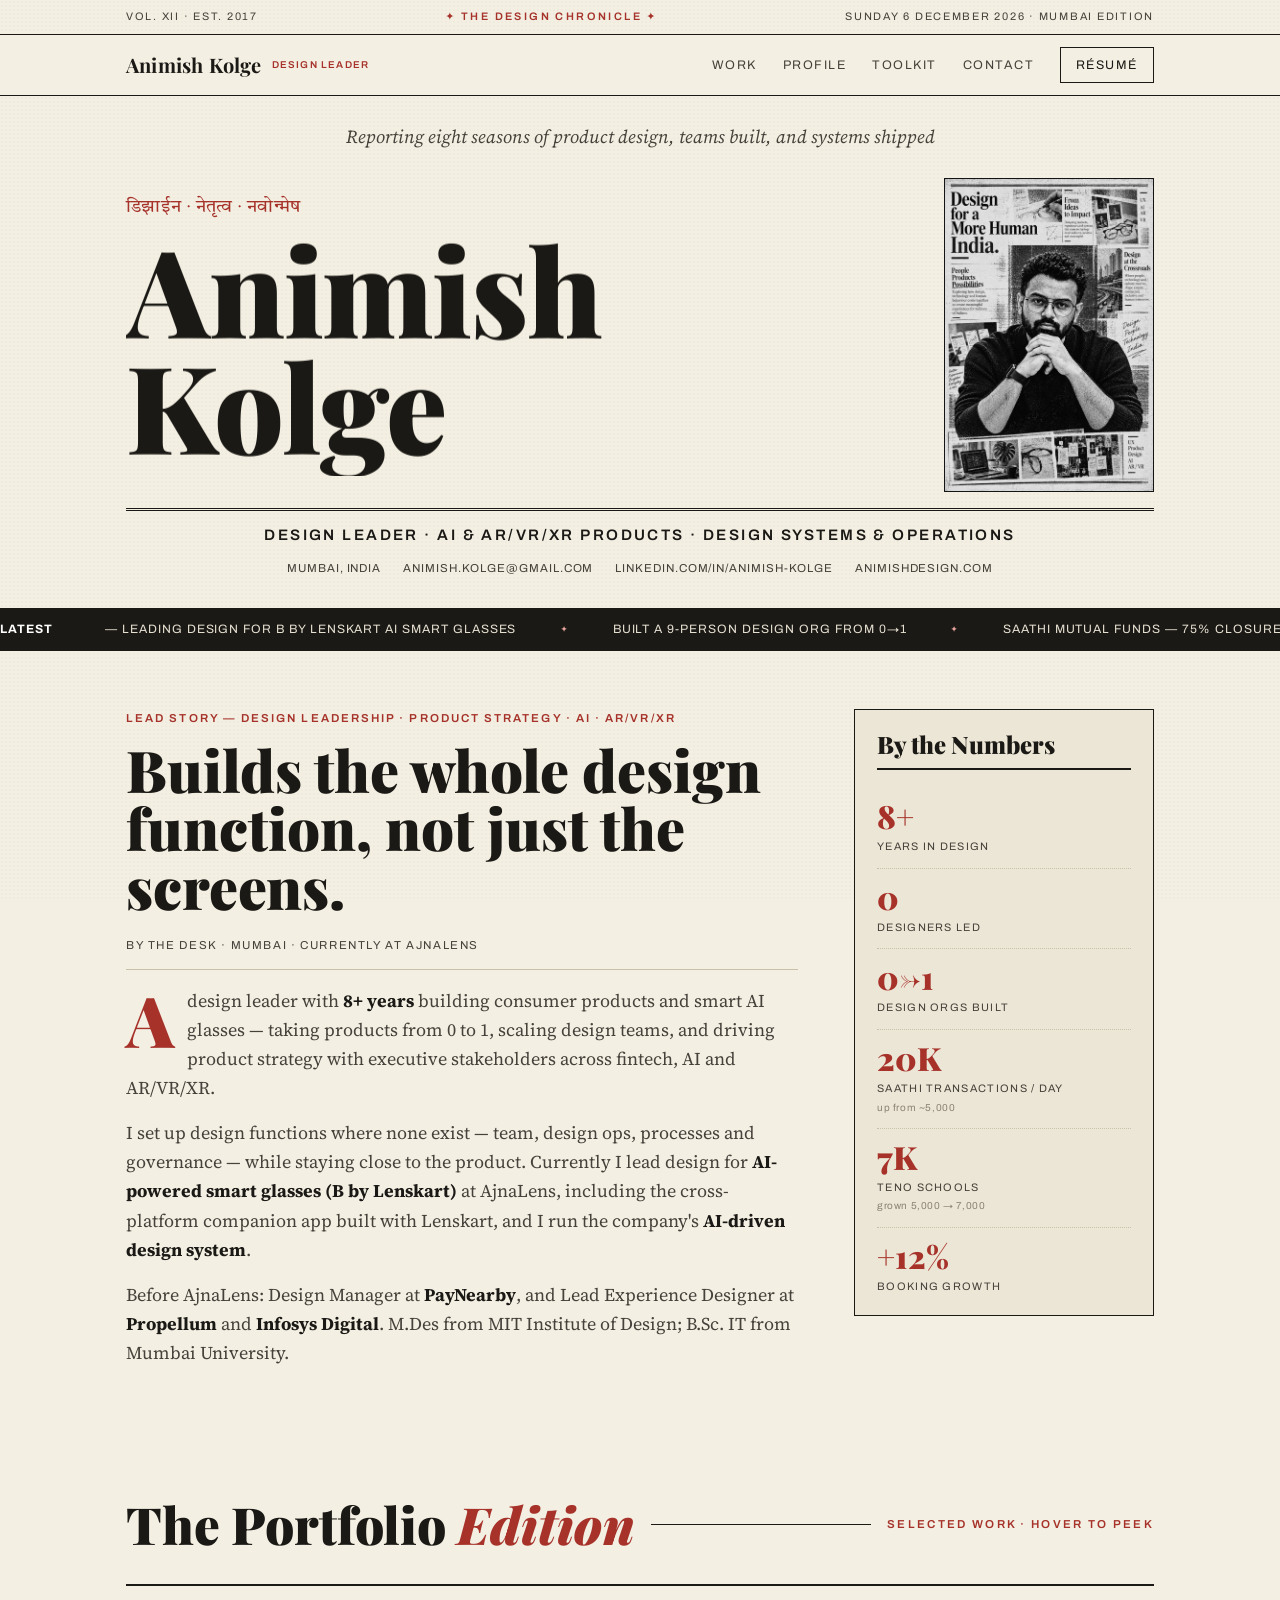
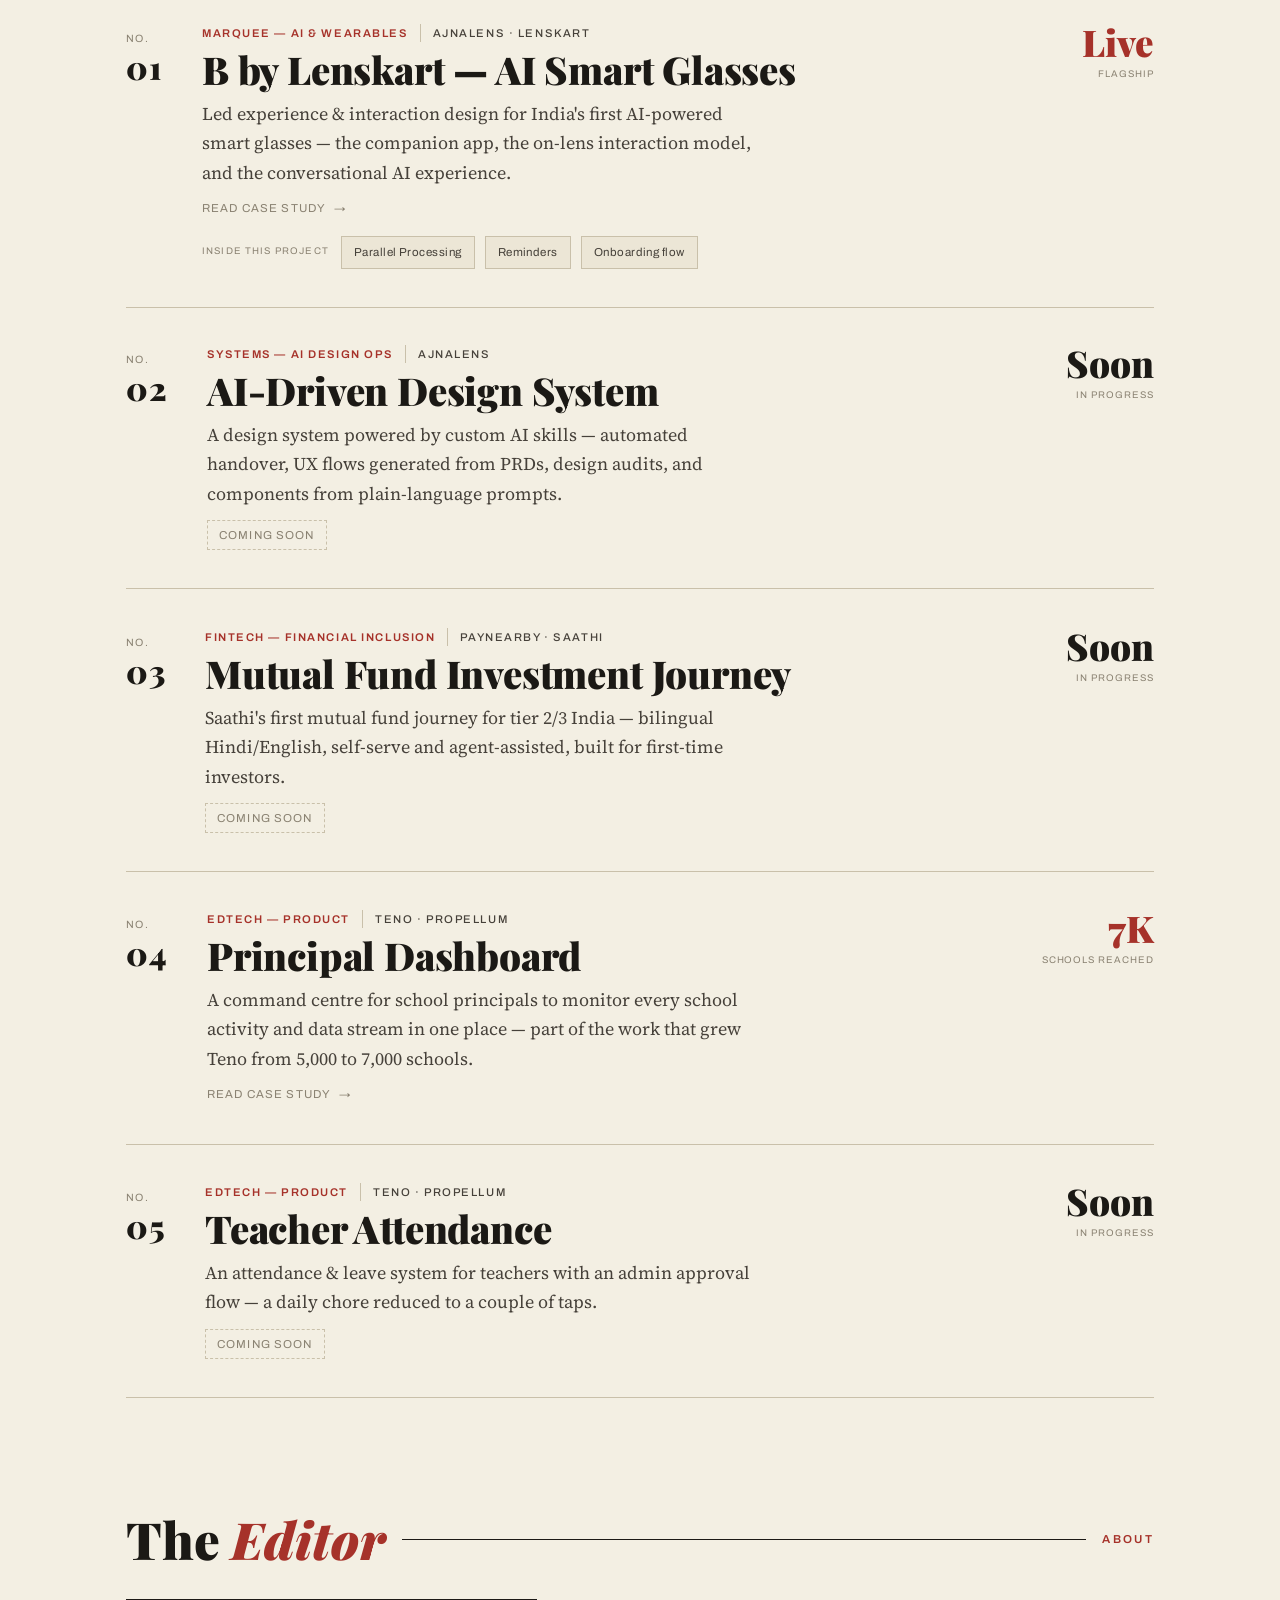
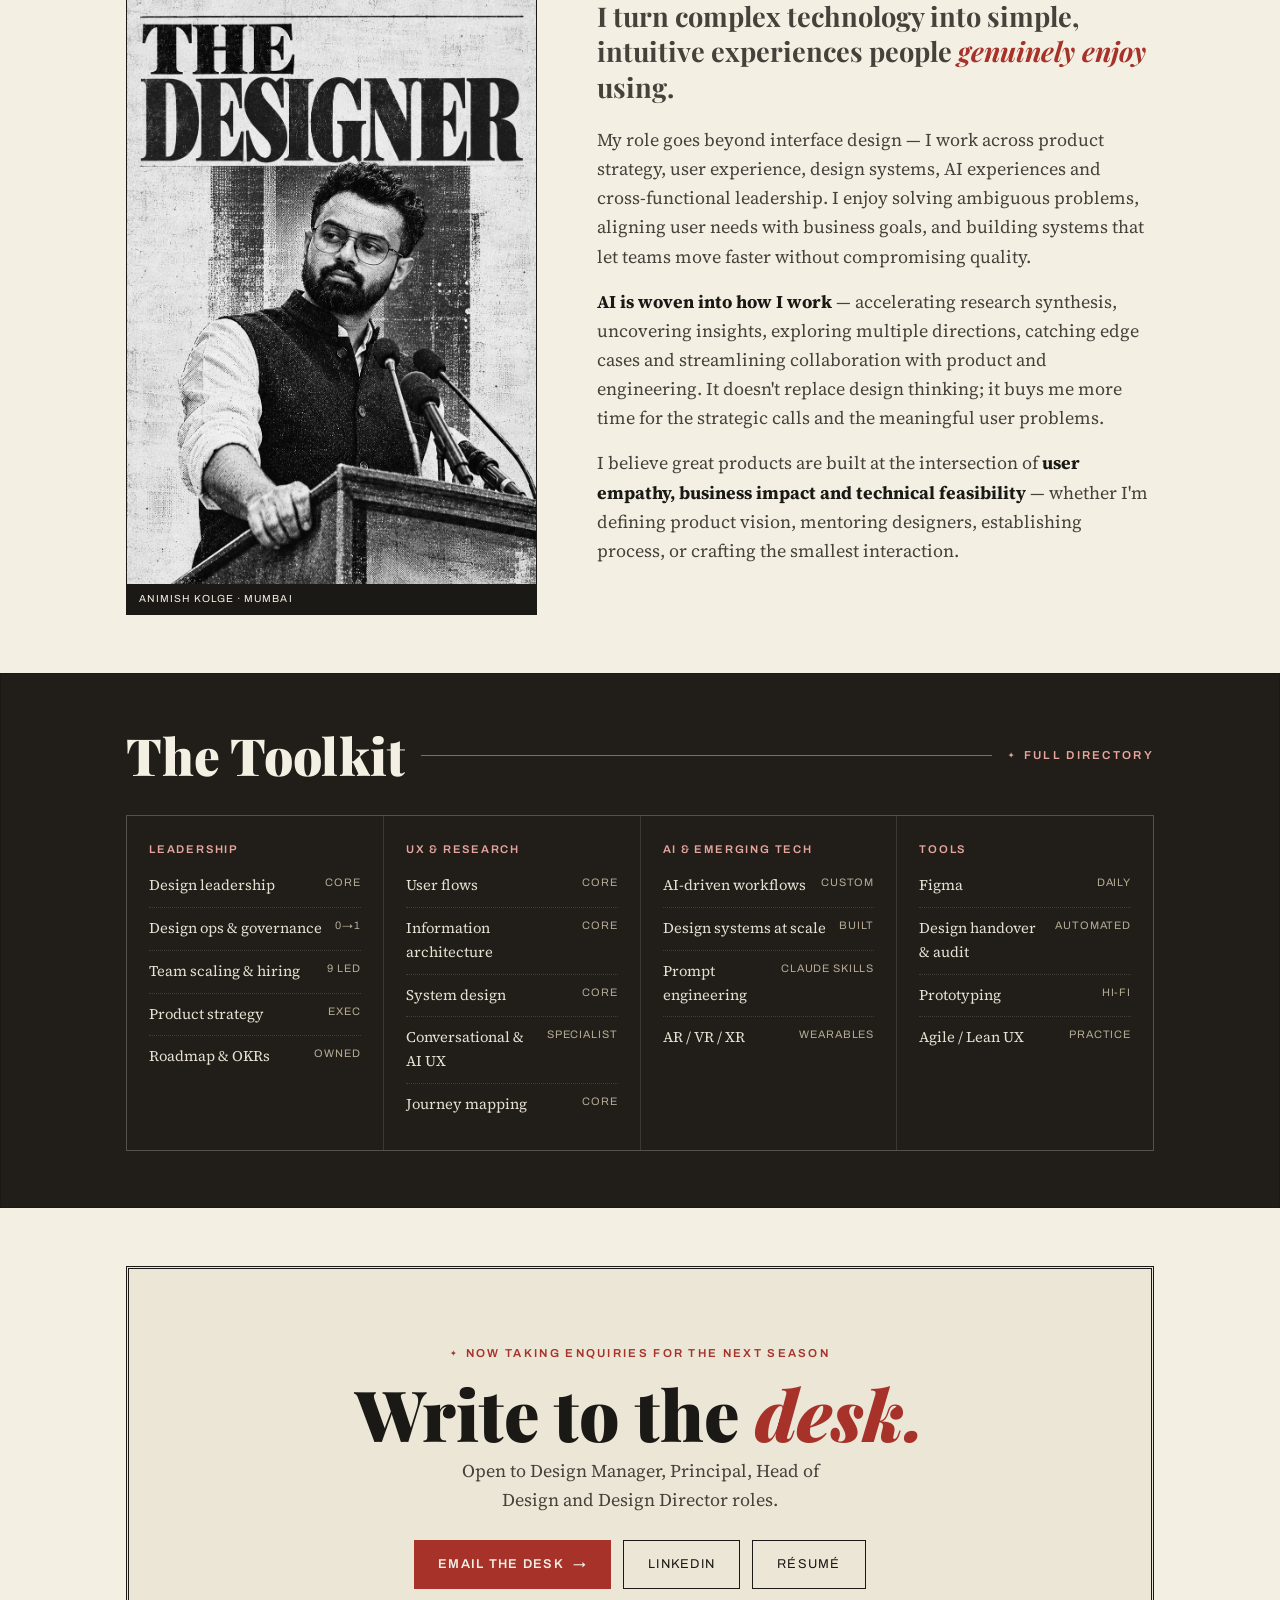
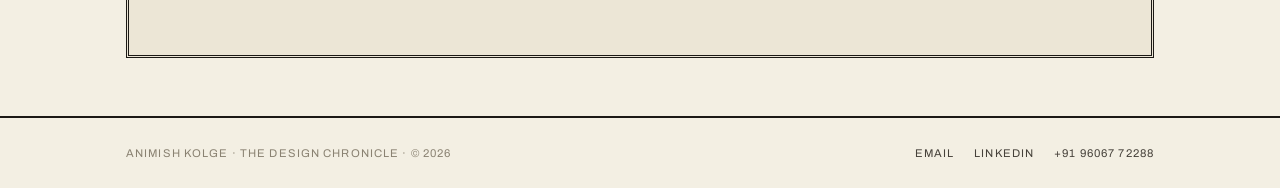
==== index.html @ 737e4774 "Add portfolio website and assets" ====
<!DOCTYPE html>
<html lang="en">
<head>
<meta charset="UTF-8">
<meta name="viewport" content="width=device-width, initial-scale=1">
<title>Animish Kolge · Design Leader — The Design Chronicle</title>
<meta name="description" content="Animish Kolge — design leader with 8+ years across product, AI and AR/VR/XR. Leads design for B by Lenskart AI smart glasses at AjnaLens; builds design teams, systems and operations from 0 to 1.">
<meta name="author" content="Animish Kolge">
<meta property="og:type" content="website">
<meta property="og:site_name" content="The Design Chronicle — Animish Kolge">
<meta property="og:title" content="Animish Kolge · Design Leader">
<meta property="og:description" content="Design leader — product, AI and AR/VR/XR. Builds the whole design function, not just the screens.">
<meta property="og:url" content="https://www.animishdesign.com">
<meta name="twitter:card" content="summary_large_image">
<meta name="twitter:title" content="Animish Kolge · Design Leader">
<meta name="twitter:description" content="Design leader — product, AI and AR/VR/XR. Builds the whole design function, not just the screens.">
<link rel="preconnect" href="https://fonts.googleapis.com">
<link rel="preconnect" href="https://fonts.gstatic.com" crossorigin>
<link href="https://fonts.googleapis.com/css2?family=Playfair+Display:ital,wght@0,700;0,900;1,700;1,900&family=Source+Serif+4:ital,wght@0,400;0,600;1,400&family=Archivo:wght@500;600;700&family=Tiro+Devanagari+Hindi&display=swap" rel="stylesheet">
<link rel="stylesheet" href="styles.css">
<link rel="stylesheet" href="index.css">
</head>
<body id="top">

<a class="skip" href="#edition">Skip to work</a>

<!-- reading progress ink bar -->
<div class="progress" id="progress" aria-hidden="true"></div>

<!-- floating hover-peek preview (built by JS) -->
<div class="peek" id="peek" aria-hidden="true">
  <div class="peek-clip">
    <div class="peek-kicker" id="peekKicker"></div>
    <div class="peek-title" id="peekTitle"></div>
    <div class="peek-photo" id="peekPhoto"><span class="peek-metric" id="peekMetric"></span></div>
    <div class="peek-foot" id="peekFoot">Read the full story →</div>
  </div>
</div>

<!-- MASTHEAD BAR -->
<div class="topbar">
  <div class="topbar-inner">
    <span class="side">Vol. XII · Est. 2017</span>
    <span class="mid">✦ The Design Chronicle ✦</span>
    <span class="side r" id="dateline">Mumbai Edition</span>
  </div>
</div>

<!-- NAV -->
<nav class="nav">
  <div class="nav-inner">
    <a href="#top" class="brand">Animish&nbsp;Kolge <span class="num">Design Leader</span></a>
    <button class="nav-toggle" id="navToggle" aria-label="Menu" aria-expanded="false"><span></span></button>
    <div class="nav-links" id="navLinks">
      <a href="#edition">Work</a>
      <a href="#profile">Profile</a>
      <a href="#toolkit">Toolkit</a>
      <a href="#desk">Contact</a>
      <a href="https://www.animishdesign.com/resume" class="nav-cta">Résumé</a>
    </div>
  </div>
</nav>

<!-- NAMEPLATE -->
<header class="plate wrap">
  <p class="strap load-1">Reporting eight seasons of product design, teams built, and systems shipped</p>
  <div class="plate-grid">
    <div>
      <div class="deva load-1">डिझाईन · नेतृत्व · नवोन्मेष</div>
      <h1 class="nameplate" id="nameplate" aria-label="Animish Kolge">
        <span class="np-line load-2">Animish</span>
        <span class="np-line load-3">Kolge</span>
      </h1>
    </div>
    <img class="plate-portrait photo load-2" id="platePortrait" src="assets/plate-portrait.jpg" alt="Animish Kolge" loading="eager">
  </div>
  <hr class="plate-rule draw">
  <div class="plate-role load-3">Design Leader · AI &amp; AR/VR/XR Products · Design Systems &amp; Operations</div>
  <div class="plate-contact load-3">
    <span>Mumbai, India</span>
    <a href="mailto:animish.kolge@gmail.com">animish.kolge@gmail.com</a>
    <a href="https://www.linkedin.com/in/animish-kolge">linkedin.com/in/animish-kolge</a>
    <span>animishdesign.com</span>
  </div>
</header>

<!-- LIVE TICKER -->
<div class="ticker" aria-hidden="true">
  <div class="ticker-track" id="tickerTrack">
    <span class="ti"><b>Latest</b> — Leading design for B by Lenskart AI smart glasses</span>
    <span class="ti">Built a 9-person design org from 0→1</span>
    <span class="ti">Saathi mutual funds — 75% closure, ₹1 Cr deployed</span>
    <span class="ti">Teno grown 5,000 → 7,000 schools</span>
    <span class="ti">20,000 Saathi transactions a day, up from ~5,000</span>
    <span class="ti">AI-driven design system with custom Claude skills</span>
  </div>
</div>

<main>

<!-- LEAD STORY : PROFILE -->
<section class="section wrap" id="profile">
  <div class="lead-grid">
    <article class="lead reveal">
      <div class="kicker">Lead Story — Design Leadership · Product Strategy · AI · AR/VR/XR</div>
      <h2>Builds the whole design function, not just the screens.</h2>
      <p class="byline">By the desk · Mumbai · Currently at AjnaLens</p>
      <p class="drop">A design leader with <strong>8+ years</strong> building consumer products and smart AI glasses — taking products from 0 to 1, scaling design teams, and driving product strategy with executive stakeholders across fintech, AI and AR/VR/XR.</p>
      <p>I set up design functions where none exist — team, design ops, processes and governance — while staying close to the product. Currently I lead design for <strong>AI-powered smart glasses (B by Lenskart)</strong> at AjnaLens, including the cross-platform companion app built with Lenskart, and I run the company's <strong>AI-driven design system</strong>.</p>
      <p>Before AjnaLens: Design Manager at <strong>PayNearby</strong>, and Lead Experience Designer at <strong>Propellum</strong> and <strong>Infosys Digital</strong>. M.Des from MIT Institute of Design; B.Sc. IT from Mumbai University.</p>
    </article>

    <aside class="numbers reveal" aria-label="By the numbers">
      <h3>By the Numbers</h3>
      <div class="num-row"><div class="v"><span class="count" data-to="8" data-suffix="+">0</span></div><div class="k">Years in design</div></div>
      <div class="num-row"><div class="v"><span class="count" data-to="9">0</span></div><div class="k">Designers led</div></div>
      <div class="num-row"><div class="v">0→1</div><div class="k">Design orgs built</div></div>
      <div class="num-row"><div class="v"><span class="count" data-to="20" data-suffix="K">0</span></div><div class="k">Saathi transactions / day <small>up from ~5,000</small></div></div>
      <div class="num-row"><div class="v"><span class="count" data-to="7" data-suffix="K">0</span></div><div class="k">Teno schools <small>grown 5,000 → 7,000</small></div></div>
      <div class="num-row"><div class="v"><span class="count" data-to="12" data-prefix="+" data-suffix="%">0</span></div><div class="k">Booking growth</div></div>
    </aside>
  </div>
</section>

<!-- THE PORTFOLIO EDITION -->
<section class="section wrap" id="edition">
  <div class="sec-head reveal">
    <h2 class="sec-title">The Portfolio <em>Edition</em></h2>
    <span class="line"></span>
    <span class="eyebrow plain">Selected Work · hover to peek</span>
  </div>

  <div class="editions" id="editions">

    <!-- 01 -->
    <a class="entry reveal" href="projects/smart-glasses.html" data-kicker="Marquee — AI &amp; Wearables" data-title="B by Lenskart — AI Smart Glasses"
       data-metric="Live" data-accent="#A6322A">
      <div class="entry-no">No.<b>01</b></div>
      <div class="entry-main">
        <div class="entry-kicker">Marquee — AI &amp; Wearables <span class="tag">AjnaLens · Lenskart</span></div>
        <h3 class="entry-title"><span>B by Lenskart — AI Smart Glasses</span></h3>
        <p class="entry-dek">Led experience &amp; interaction design for India's first AI-powered smart glasses — the companion app, the on-lens interaction model, and the conversational AI experience.</p>
        <span class="entry-go">Read case study <span class="arr">→</span></span>
        <div class="entry-sublinks">
          <span class="sub-label">Inside this project</span>
          <span class="sub-tag">Parallel Processing</span>
          <span class="sub-tag">Reminders</span>
          <span class="sub-tag">Onboarding flow</span>
        </div>
      </div>
      <div class="entry-result"><div class="entry-metric">Live</div><div class="entry-metric-label">flagship</div></div>
    </a>

    <!-- 02 -->
    <div class="entry entry-soon reveal" data-kicker="Systems — AI Design Ops" data-title="AI-Driven Design System" data-accent="#1B1915">
      <div class="entry-no">No.<b>02</b></div>
      <div class="entry-main">
        <div class="entry-kicker">Systems — AI Design Ops <span class="tag">AjnaLens</span></div>
        <h3 class="entry-title"><span>AI-Driven Design System</span></h3>
        <p class="entry-dek">A design system powered by custom AI skills — automated handover, UX flows generated from PRDs, design audits, and components from plain-language prompts.</p>
        <span class="entry-go soon">Coming soon</span>
      </div>
      <div class="entry-result"><div class="entry-metric ink">Soon</div><div class="entry-metric-label">in progress</div></div>
    </div>

    <!-- 03 -->
    <div class="entry entry-soon reveal" data-kicker="Fintech — Financial Inclusion" data-title="Mutual Fund Investment Journey" data-accent="#A6322A">
      <div class="entry-no">No.<b>03</b></div>
      <div class="entry-main">
        <div class="entry-kicker">Fintech — Financial Inclusion <span class="tag">PayNearby · Saathi</span></div>
        <h3 class="entry-title"><span>Mutual Fund Investment Journey</span></h3>
        <p class="entry-dek">Saathi's first mutual fund journey for tier 2/3 India — bilingual Hindi/English, self-serve and agent-assisted, built for first-time investors.</p>
        <span class="entry-go soon">Coming soon</span>
      </div>
      <div class="entry-result"><div class="entry-metric ink">Soon</div><div class="entry-metric-label">in progress</div></div>
    </div>

    <!-- 04 -->
    <a class="entry reveal" href="projects/teno-principal.html"
       data-kicker="EdTech — Product" data-title="Principal Dashboard"
       data-metric="7K" data-accent="#A6322A">
      <div class="entry-no">No.<b>04</b></div>
      <div class="entry-main">
        <div class="entry-kicker">EdTech — Product <span class="tag">Teno · Propellum</span></div>
        <h3 class="entry-title"><span>Principal Dashboard</span></h3>
        <p class="entry-dek">A command centre for school principals to monitor every school activity and data stream in one place — part of the work that grew Teno from 5,000 to 7,000 schools.</p>
        <span class="entry-go">Read case study <span class="arr">→</span></span>
      </div>
      <div class="entry-result"><div class="entry-metric">7K</div><div class="entry-metric-label">schools reached</div></div>
    </a>

    <!-- 05 -->
    <div class="entry entry-soon reveal" data-kicker="EdTech — Product" data-title="Teacher Attendance" data-accent="#1B1915">
      <div class="entry-no">No.<b>05</b></div>
      <div class="entry-main">
        <div class="entry-kicker">EdTech — Product <span class="tag">Teno · Propellum</span></div>
        <h3 class="entry-title"><span>Teacher Attendance</span></h3>
        <p class="entry-dek">An attendance &amp; leave system for teachers with an admin approval flow — a daily chore reduced to a couple of taps.</p>
        <span class="entry-go soon">Coming soon</span>
      </div>
      <div class="entry-result"><div class="entry-metric ink">Soon</div><div class="entry-metric-label">in progress</div></div>
    </div>

  </div>
</section>

<!-- PROFILE / ABOUT with photo -->
<section class="section wrap">
  <div class="sec-head reveal">
    <h2 class="sec-title">The <em>Editor</em></h2>
    <span class="line"></span>
    <span class="eyebrow plain">About</span>
  </div>
  <div class="about-grid">
    <figure class="about-photo full reveal">
      <img src="assets/editor-portrait.jpg" alt="Animish Kolge" loading="lazy">
      <figcaption>Animish Kolge · Mumbai</figcaption>
    </figure>
    <div class="about-body reveal">
      <p class="lead-p">I turn complex technology into simple, intuitive experiences people <em>genuinely enjoy</em> using.</p>
      <p>My role goes beyond interface design — I work across product strategy, user experience, design systems, AI experiences and cross-functional leadership. I enjoy solving ambiguous problems, aligning user needs with business goals, and building systems that let teams move faster without compromising quality.</p>
      <p><strong>AI is woven into how I work</strong> — accelerating research synthesis, uncovering insights, exploring multiple directions, catching edge cases and streamlining collaboration with product and engineering. It doesn't replace design thinking; it buys me more time for the strategic calls and the meaningful user problems.</p>
      <p>I believe great products are built at the intersection of <strong>user empathy, business impact and technical feasibility</strong> — whether I'm defining product vision, mentoring designers, establishing process, or crafting the smallest interaction.</p>
    </div>
  </div>
</section>

</main>

<!-- THE TOOLKIT -->
<section class="toolkit" id="toolkit">
  <div class="toolkit-inner wrap">
    <div class="sec-head reveal">
      <h2 class="sec-title">The Toolkit</h2>
      <span class="line"></span>
      <span class="eyebrow">Full Directory</span>
    </div>
    <div class="tk-grid reveal">
      <div class="tk-cell">
        <h3>Leadership</h3>
        <ul class="tk-list">
          <li>Design leadership <span class="v">core</span></li>
          <li>Design ops &amp; governance <span class="v">0→1</span></li>
          <li>Team scaling &amp; hiring <span class="v">9 led</span></li>
          <li>Product strategy <span class="v">exec</span></li>
          <li>Roadmap &amp; OKRs <span class="v">owned</span></li>
        </ul>
      </div>
      <div class="tk-cell">
        <h3>UX &amp; Research</h3>
        <ul class="tk-list">
          <li>User flows <span class="v">core</span></li>
          <li>Information architecture <span class="v">core</span></li>
          <li>System design <span class="v">core</span></li>
          <li>Conversational &amp; AI UX <span class="v">specialist</span></li>
          <li>Journey mapping <span class="v">core</span></li>
        </ul>
      </div>
      <div class="tk-cell">
        <h3>AI &amp; Emerging Tech</h3>
        <ul class="tk-list">
          <li>AI-driven workflows <span class="v">custom</span></li>
          <li>Design systems at scale <span class="v">built</span></li>
          <li>Prompt engineering <span class="v">Claude skills</span></li>
          <li>AR / VR / XR <span class="v">wearables</span></li>
        </ul>
      </div>
      <div class="tk-cell">
        <h3>Tools</h3>
        <ul class="tk-list">
          <li>Figma <span class="v">daily</span></li>
          <li>Design handover &amp; audit <span class="v">automated</span></li>
          <li>Prototyping <span class="v">hi-fi</span></li>
          <li>Agile / Lean UX <span class="v">practice</span></li>
        </ul>
      </div>
    </div>
  </div>
</section>

<!-- CONTACT DESK -->
<section class="section wrap" id="desk">
  <div class="desk reveal">
    <span class="eyebrow">Now Taking Enquiries for the Next Season</span>
    <h2>Write to the <em>desk.</em></h2>
    <p>Open to Design Manager, Principal, Head of Design and Design Director roles.</p>
    <div class="desk-actions">
      <a href="mailto:animish.kolge@gmail.com" class="btn btn-primary magnetic">Email the desk <span class="arr">→</span></a>
      <a href="https://www.linkedin.com/in/animish-kolge" class="btn btn-ghost magnetic">LinkedIn</a>
      <a href="https://www.animishdesign.com/resume" class="btn btn-ghost magnetic">Résumé</a>
    </div>
  </div>
</section>

<!-- FOOTER -->
<footer class="foot">
  <div class="wrap foot-inner">
    <span class="foot-meta">Animish Kolge · The Design Chronicle · © 2026</span>
    <div class="foot-links">
      <a href="mailto:animish.kolge@gmail.com">Email</a>
      <a href="https://www.linkedin.com/in/animish-kolge">LinkedIn</a>
      <a href="tel:+919606772288">+91 96067 72288</a>
    </div>
  </div>
</footer>

<script src="script.js"></script>
<script src="index.js"></script>
</body>
</html>
---- styles.css ----
/* ============================================================
   ANIMISH KOLGE — THE DESIGN CHRONICLE
   Editorial / newspaper theme
   ============================================================ */

:root {
  /* Paper & ink */
  --paper:    #F3EFE3;   /* cream newsprint */
  --paper-2:  #ECE6D6;   /* panel / sidebar */
  --paper-3:  #E4DDC9;   /* deeper tint */
  --ink:      #1B1915;   /* near-black warm */
  --ink-2:    #46413A;   /* body ink */
  --ink-mute: #8A8272;   /* captions / meta */
  --red:      #A6322A;   /* brick red accent */
  --red-deep: #7E241E;
  --rule:     #1B1915;   /* heavy rule */
  --hair:     #C9C0AA;   /* hairline */
  --panel-ink:#211E19;   /* black boxes (toolkit) */

  /* Type */
  --display: "Playfair Display", Georgia, "Times New Roman", serif;
  --body:    "Source Serif 4", Georgia, serif;
  --label:   "Archivo", system-ui, sans-serif;
  --deva:    "Tiro Devanagari Hindi", "Noto Serif Devanagari", serif;

  --maxw: 1140px;
  --gutter: clamp(20px, 5vw, 56px);
}

/* reset */
*, *::before, *::after { box-sizing: border-box; margin: 0; padding: 0; }
html { -webkit-text-size-adjust: 100%; scroll-behavior: smooth; }
@media (prefers-reduced-motion: reduce) {
  html { scroll-behavior: auto; }
  *, *::before, *::after { animation-duration: .001ms !important; transition-duration: .001ms !important; }
}
body {
  background: var(--paper);
  color: var(--ink);
  font-family: var(--body);
  font-size: 18px;
  line-height: 1.62;
  -webkit-font-smoothing: antialiased;
  overflow-x: hidden;
}
/* faint paper grain */
body::before {
  content: ""; position: fixed; inset: 0; pointer-events: none; z-index: 0; opacity: .5;
  background-image: radial-gradient(rgba(120,110,85,.06) 1px, transparent 1px);
  background-size: 4px 4px;
}
img { max-width: 100%; display: block; }
a { color: inherit; text-decoration: none; }
::selection { background: var(--red); color: var(--paper); }

.wrap { max-width: var(--maxw); margin-inline: auto; padding-inline: var(--gutter); position: relative; z-index: 1; }
.label { font-family: var(--label); }

/* kicker / eyebrow */
.eyebrow {
  font-family: var(--label); font-size: .72rem; font-weight: 600;
  letter-spacing: .2em; text-transform: uppercase; color: var(--red);
  display: inline-flex; align-items: center; gap: .6em;
}
.eyebrow::before, .eyebrow.center::after { content: "✦"; color: var(--red); font-size: .7em; }
.eyebrow.plain::before { content: none; }

/* skip link */
.skip { position: absolute; left: -999px; top: 8px; z-index: 200; background: var(--ink); color: var(--paper); padding: 10px 16px; font-family: var(--label); font-size: .8rem; }
.skip:focus { left: 8px; }
a:focus-visible, button:focus-visible { outline: 2px solid var(--red); outline-offset: 3px; }

/* ============================================================
   MASTHEAD BAR + NAV
   ============================================================ */
.topbar {
  border-bottom: 1px solid var(--ink);
  font-family: var(--label); font-size: .68rem; letter-spacing: .16em; text-transform: uppercase;
  color: var(--ink-2);
}
.topbar-inner { max-width: var(--maxw); margin-inline: auto; padding: 8px var(--gutter); display: flex; justify-content: space-between; gap: 14px; }
.topbar .mid { color: var(--red); font-weight: 600; letter-spacing: .22em; }
.topbar .r { text-align: right; }
@media (max-width: 680px){ .topbar .side { display: none; } .topbar-inner { justify-content: center; } }

.nav { position: sticky; top: 0; z-index: 100; background: color-mix(in srgb, var(--paper) 92%, transparent); backdrop-filter: blur(6px); border-bottom: 1px solid var(--ink); }
.nav-inner { max-width: var(--maxw); margin-inline: auto; padding: 12px var(--gutter); display: flex; align-items: center; justify-content: space-between; gap: 20px; }
.brand { display: flex; align-items: baseline; gap: 10px; font-family: var(--display); font-weight: 700; font-size: 1.25rem; letter-spacing: .01em; }
.brand .num { font-family: var(--label); font-weight: 600; font-size: .62rem; letter-spacing: .12em; color: var(--red); text-transform: uppercase; align-self: center; }
.nav-links { display: flex; gap: 26px; align-items: center; }
.nav-links a { font-family: var(--label); font-size: .78rem; letter-spacing: .12em; text-transform: uppercase; color: var(--ink-2); padding: 4px 0; position: relative; transition: color .2s; }
.nav-links a:hover { color: var(--red); }
.nav-links a::after { content: ""; position: absolute; left: 0; bottom: -3px; height: 1.5px; width: 0; background: var(--red); transition: width .25s; }
.nav-links a:hover::after { width: 100%; }
.nav-cta { border: 1px solid var(--ink); padding: 7px 15px !important; color: var(--ink) !important; }
.nav-cta:hover { background: var(--ink); color: var(--paper) !important; }
.nav-toggle { display: none; background: none; border: 1px solid var(--ink); color: var(--ink); width: 42px; height: 38px; cursor: pointer; }
.nav-toggle span, .nav-toggle span::before, .nav-toggle span::after { content: ""; display: block; width: 18px; height: 2px; background: currentColor; margin: 0 auto; position: relative; }
.nav-toggle span::before { position: absolute; top: -6px; } .nav-toggle span::after { position: absolute; top: 6px; }
@media (max-width: 820px){
  .nav-toggle { display: block; }
  .nav-links { position: absolute; top: 100%; left: 0; right: 0; flex-direction: column; gap: 0; align-items: stretch; background: var(--paper-2); border-bottom: 1px solid var(--ink); max-height: 0; overflow: hidden; transition: max-height .3s ease; }
  .nav-links.open { max-height: 360px; }
  .nav-links a { padding: 15px var(--gutter); border-top: 1px solid var(--hair); }
  .nav-cta { margin: 12px var(--gutter); text-align: center; }
}

/* ============================================================
   NAMEPLATE (hero)
   ============================================================ */
.plate { padding-top: clamp(12px, 2.4vw, 26px); padding-bottom: clamp(18px, 3vw, 30px); }
.plate-grid { display: grid; grid-template-columns: 1fr auto; gap: clamp(20px, 4vw, 48px); align-items: center; }
.strap { font-family: var(--body); font-style: italic; font-size: clamp(.95rem, 1.6vw, 1.15rem); color: var(--ink-2); text-align: center; margin-bottom: clamp(14px, 2.4vw, 26px); }
.deva { font-family: var(--deva); font-size: clamp(.9rem, 1.8vw, 1.15rem); color: var(--red); letter-spacing: .02em; margin-bottom: 8px; }
.nameplate { font-family: var(--display); font-weight: 900; font-size: clamp(3.1rem, 11.5vw, 7.6rem); line-height: .96; letter-spacing: -.01em; padding-bottom: .1em; }
.plate-portrait { width: clamp(110px, 16vw, 168px); aspect-ratio: 1/1; border: 1px solid var(--ink); background: var(--paper-2); object-fit: cover; filter: grayscale(1) contrast(1.05); }
.plate-portrait.placeholder { display: grid; place-content: center; font-family: var(--label); font-size: .6rem; letter-spacing: .1em; color: var(--ink-mute); text-align: center; }
.plate-rule { border: 0; border-top: 3px double var(--ink); margin: 16px 0 12px; }
.plate-role { font-family: var(--label); font-weight: 600; font-size: clamp(.72rem, 1.5vw, .95rem); letter-spacing: .16em; text-transform: uppercase; text-align: center; color: var(--ink); }
.plate-contact { display: flex; justify-content: center; flex-wrap: wrap; gap: 6px 22px; margin-top: 12px; font-family: var(--label); font-size: .72rem; letter-spacing: .08em; text-transform: uppercase; color: var(--ink-2); }
.plate-contact a:hover { color: var(--red); }
@media (max-width: 640px){ .plate-grid { grid-template-columns: 1fr; justify-items: center; text-align: center; } .plate-portrait { order: -1; } }

/* headline strip under nameplate */
.tease { border-top: 1px solid var(--ink); border-bottom: 1px solid var(--ink); padding: 12px 0; }
.tease-inner { display: flex; justify-content: center; flex-wrap: wrap; gap: 10px 26px; font-family: var(--label); font-size: .74rem; letter-spacing: .06em; text-transform: uppercase; color: var(--ink-2); }
.tease-inner b { color: var(--red); }
.tease-inner span { display: inline-flex; align-items: center; gap: 10px; }
.tease-inner span::before { content: "●"; font-size: .5em; color: var(--red); }

/* ============================================================
   SECTIONS
   ============================================================ */
.section { padding-block: clamp(34px, 4.5vw, 58px); }
.sec-head { display: flex; align-items: center; gap: 16px; margin-bottom: clamp(22px, 3vw, 34px); }
.sec-head .line { flex: 1; height: 1px; background: var(--ink); }
.sec-title { font-family: var(--display); font-weight: 900; font-size: clamp(1.9rem, 5vw, 3.2rem); line-height: 1; }
.sec-title em { font-style: italic; color: var(--red); }

/* Lead story + by-the-numbers */
.lead-grid { display: grid; grid-template-columns: 1fr 300px; gap: clamp(28px, 5vw, 56px); align-items: start; }
.lead .kicker { font-family: var(--label); font-size: .72rem; font-weight: 600; letter-spacing: .18em; text-transform: uppercase; color: var(--red); margin-bottom: 12px; }
.lead h2 { font-family: var(--display); font-weight: 900; font-size: clamp(2.1rem, 5.5vw, 3.6rem); line-height: 1.02; margin-bottom: 20px; }
.lead p { margin-bottom: 16px; color: var(--ink-2); }
.lead p strong { color: var(--ink); }
.lead p.drop::first-letter { font-family: var(--display); font-weight: 900; float: left; font-size: 4.4rem; line-height: .72; padding: 8px 12px 0 0; color: var(--red); }
.byline { font-family: var(--label); font-size: .72rem; letter-spacing: .14em; text-transform: uppercase; color: var(--ink-mute); margin-bottom: 22px; padding-bottom: 14px; border-bottom: 1px solid var(--hair); }

.numbers { background: var(--paper-2); border: 1px solid var(--ink); padding: 22px 22px 8px; }
.numbers h3 { font-family: var(--display); font-weight: 900; font-size: 1.5rem; line-height: 1; margin-bottom: 18px; border-bottom: 2px solid var(--ink); padding-bottom: 12px; }
.num-row { padding: 12px 0; border-bottom: 1px dotted var(--hair); }
.num-row:last-child { border-bottom: 0; }
.num-row .v { font-family: var(--display); font-weight: 900; font-size: 2rem; line-height: 1; color: var(--red); }
.num-row .k { font-family: var(--label); font-size: .68rem; letter-spacing: .12em; text-transform: uppercase; color: var(--ink-2); margin-top: 6px; }
.num-row .k small { display: block; color: var(--ink-mute); letter-spacing: .06em; margin-top: 2px; text-transform: none; font-size: .92em; }
@media (max-width: 860px){ .lead-grid { grid-template-columns: 1fr; } .numbers { max-width: 420px; } }

/* ============================================================
   THE PORTFOLIO EDITION (project list = articles)
   ============================================================ */
.editions { border-top: 2px solid var(--ink); }
.entry {
  display: grid; grid-template-columns: auto 1fr auto; gap: clamp(16px, 3vw, 40px);
  align-items: start; padding: clamp(24px, 3.4vw, 38px) 0; border-bottom: 1px solid var(--hair);
  transition: background .2s;
}
.entry:hover { background: color-mix(in srgb, var(--red) 5%, transparent); }
.entry-no { font-family: var(--label); font-size: .66rem; letter-spacing: .12em; color: var(--ink-mute); text-transform: uppercase; padding-top: 6px; }
.entry-no b { display: block; font-family: var(--display); font-weight: 900; font-size: 2rem; color: var(--ink); line-height: 1; margin-top: 4px; }
.entry-main { min-width: 0; }
.entry-kicker { font-family: var(--label); font-size: .7rem; font-weight: 600; letter-spacing: .14em; text-transform: uppercase; color: var(--red); margin-bottom: 8px; display: flex; gap: 12px; flex-wrap: wrap; align-items: center; }
.entry-kicker .tag { color: var(--ink-2); font-weight: 500; border-left: 1px solid var(--hair); padding-left: 12px; }
.entry-title { font-family: var(--display); font-weight: 900; font-size: clamp(1.5rem, 3.4vw, 2.4rem); line-height: 1.02; letter-spacing: -.005em; }
.entry-title a { background-image: linear-gradient(var(--red), var(--red)); background-size: 0% 2px; background-position: 0 100%; background-repeat: no-repeat; transition: background-size .3s, color .2s; }
.entry:hover .entry-title a { color: var(--red); background-size: 100% 2px; }
.entry-dek { color: var(--ink-2); margin-top: 10px; max-width: 62ch; }
.entry-go { font-family: var(--label); font-size: .72rem; letter-spacing: .1em; text-transform: uppercase; color: var(--ink-mute); margin-top: 12px; display: inline-flex; gap: 8px; align-items: center; }
.entry:hover .entry-go { color: var(--red); }
.entry:hover .entry-go .arr { transform: translateX(4px); }
.entry-go .arr { transition: transform .2s; }
.entry-result { text-align: right; flex: none; min-width: 90px; }
.entry-metric { font-family: var(--display); font-weight: 900; font-size: clamp(1.5rem, 3.6vw, 2.3rem); line-height: 1; color: var(--red); }
.entry-metric.ink { color: var(--ink); }
.entry-metric-label { font-family: var(--label); font-size: .6rem; letter-spacing: .1em; text-transform: uppercase; color: var(--ink-mute); margin-top: 6px; }
@media (max-width: 720px){
  .entry { grid-template-columns: 44px 1fr; }
  .entry-result { grid-column: 2; text-align: left; margin-top: 6px; }
  .entry-no b { font-size: 1.5rem; }
}

/* flagship sub-features (inside B by Lenskart) — labels only, the whole entry is one link */
.entry-title a { display: inline; }
.entry-sublinks { margin-top: 16px; display: flex; flex-wrap: wrap; align-items: center; gap: 10px 10px; }
.entry-sublinks .sub-label { font-family: var(--label); font-size: .6rem; letter-spacing: .12em; text-transform: uppercase; color: var(--ink-mute); margin-right: 2px; }
.entry-sublinks .sub-tag { font-family: var(--label); font-size: .72rem; letter-spacing: .04em; color: var(--ink-2); border: 1px solid var(--hair); padding: 6px 12px; background: var(--paper-2); }

/* coming-soon entry (AI-Driven Design System) */
.entry-soon { cursor: default; position: relative; }
.entry-soon:hover { background: color-mix(in srgb, var(--ink) 4%, transparent); }
.entry-soon .entry-title span { color: var(--ink); }
.entry-go.soon { color: var(--ink-mute); border: 1px dashed var(--hair); padding: 5px 11px; }
.entry-soon .soon-pop {
  position: absolute; left: clamp(16px, 20%, 220px); bottom: 18px; z-index: 5;
  background: var(--ink); color: var(--paper); font-family: var(--label); font-size: .72rem;
  letter-spacing: .04em; padding: 10px 14px; max-width: 280px; line-height: 1.4;
  opacity: 0; transform: translateY(6px); pointer-events: none; transition: opacity .2s, transform .2s;
  box-shadow: 0 10px 26px -12px rgba(0,0,0,.5);
}
.entry-soon .soon-pop::after { content: ""; position: absolute; left: 22px; bottom: -6px; width: 12px; height: 12px; background: var(--ink); transform: rotate(45deg); }
.entry-soon:hover .soon-pop, .entry-soon:focus-within .soon-pop { opacity: 1; transform: translateY(0); }

/* ============================================================
   PROFILE / ABOUT
   ============================================================ */
.about-grid { display: grid; grid-template-columns: .85fr 1.15fr; gap: clamp(28px, 5vw, 60px); align-items: start; }
.about-photo { border: 1px solid var(--ink); background: var(--paper-2); aspect-ratio: 4/5; position: relative; overflow: hidden; }
.about-photo img { width: 100%; height: 100%; object-fit: cover; filter: grayscale(1) contrast(1.05); }
.about-photo .ph { position: absolute; inset: 0; display: grid; place-content: center; gap: 8px; text-align: center; font-family: var(--label); font-size: .7rem; letter-spacing: .1em; color: var(--ink-mute); }
.about-photo figcaption { position: absolute; bottom: 0; left: 0; right: 0; background: var(--ink); color: var(--paper); font-family: var(--label); font-size: .64rem; letter-spacing: .1em; text-transform: uppercase; padding: 7px 12px; }
.about-body .lead-p { font-family: var(--display); font-weight: 700; font-size: clamp(1.3rem, 2.6vw, 1.7rem); line-height: 1.3; margin-bottom: 20px; }
.about-body .lead-p em { color: var(--red); font-style: italic; }
.about-body p { color: var(--ink-2); margin-bottom: 16px; }
.about-body p strong { color: var(--ink); }
@media (max-width: 820px){ .about-grid { grid-template-columns: 1fr; } .about-photo { max-width: 340px; } }

/* ============================================================
   THE TOOLKIT
   ============================================================ */
.toolkit { background: var(--panel-ink); color: var(--paper); border: 1px solid var(--ink); }
.toolkit-inner { padding: clamp(30px, 5vw, 56px) var(--gutter); }
.toolkit .sec-title { color: var(--paper); }
.toolkit .sec-head .line { background: color-mix(in srgb, var(--paper) 40%, transparent); }
.toolkit .eyebrow { color: #E8A59E; }
.toolkit .eyebrow::before { color: #E8A59E; }
.tk-grid { display: grid; grid-template-columns: repeat(auto-fit, minmax(230px, 1fr)); gap: 1px; background: rgba(255,255,255,.12); border: 1px solid rgba(255,255,255,.12); margin-top: 8px; }
.tk-cell { background: var(--panel-ink); padding: 24px 22px; }
.tk-cell h3 { font-family: var(--label); font-size: .7rem; font-weight: 600; letter-spacing: .16em; text-transform: uppercase; color: #E8A59E; margin-bottom: 16px; }
.tk-list { list-style: none; display: flex; flex-direction: column; gap: 9px; }
.tk-list li { font-size: .92rem; color: #E6E0D2; display: flex; justify-content: space-between; gap: 12px; border-bottom: 1px dotted rgba(255,255,255,.14); padding-bottom: 9px; }
.tk-list li:last-child { border-bottom: 0; }
.tk-list .v { font-family: var(--label); font-size: .68rem; letter-spacing: .08em; color: #B4AB95; white-space: nowrap; text-transform: uppercase; }

/* ============================================================
   CONTACT DESK (classified ad)
   ============================================================ */
.desk { border: 3px double var(--ink); padding: clamp(34px, 6vw, 66px); text-align: center; background: var(--paper-2); }
.desk .eyebrow { justify-content: center; }
.desk h2 { font-family: var(--display); font-weight: 900; font-size: clamp(2.2rem, 7vw, 4.4rem); line-height: 1; margin: 14px 0 8px; }
.desk h2 em { font-style: italic; color: var(--red); }
.desk p { color: var(--ink-2); max-width: 46ch; margin: 0 auto 26px; }
.desk-actions { display: flex; gap: 12px; justify-content: center; flex-wrap: wrap; }
.btn { font-family: var(--label); font-size: .8rem; letter-spacing: .1em; text-transform: uppercase; padding: 13px 24px; display: inline-flex; align-items: center; gap: 9px; transition: transform .15s, background .2s, color .2s; cursor: pointer; }
.btn-primary { background: var(--red); color: var(--paper); font-weight: 600; }
.btn-primary:hover { background: var(--red-deep); transform: translateY(-2px); }
.btn-ghost { border: 1px solid var(--ink); color: var(--ink); }
.btn-ghost:hover { background: var(--ink); color: var(--paper); }
.btn .arr { transition: transform .2s; }
.btn:hover .arr { transform: translateX(4px); }

/* ============================================================
   FOOTER
   ============================================================ */
.foot { border-top: 2px solid var(--ink); padding-block: 26px; }
.foot-inner { display: flex; justify-content: space-between; align-items: center; gap: 16px; flex-wrap: wrap; }
.foot-meta { font-family: var(--label); font-size: .7rem; letter-spacing: .1em; text-transform: uppercase; color: var(--ink-mute); }
.foot-links { display: flex; gap: 20px; }
.foot-links a { font-family: var(--label); font-size: .7rem; letter-spacing: .1em; text-transform: uppercase; color: var(--ink-2); transition: color .2s; }
.foot-links a:hover { color: var(--red); }

/* scroll reveal */
.reveal { opacity: 0; transform: translateY(18px); transition: opacity .6s ease, transform .6s ease; }
.reveal.in { opacity: 1; transform: none; }

/* editor portrait shown in full (no crop) */
.about-photo.full { aspect-ratio: auto; }
.about-photo.full img { height: auto; }

/* masthead portrait shown in full (no crop) */
.plate-portrait.photo { aspect-ratio: auto; height: auto; width: clamp(140px, 20vw, 210px); object-fit: initial; }
---- index.css ----
/* ============================================================
   HOMEPAGE — interactive layer (The Design Chronicle)
   Layered on top of styles.css; homepage only.
   ============================================================ */

/* ---- reading progress ink bar ---- */
.progress {
  position: fixed; top: 0; left: 0; height: 3px; width: 0%;
  background: var(--red); z-index: 300; transition: width .08s linear;
}

/* ---- print-in load animation ---- */
.load-1, .load-2, .load-3, .np-line { opacity: 0; transform: translateY(14px); }
.np-line { display: block; transform: translateY(0.34em); }
.is-ready .load-1 { animation: rise .7s cubic-bezier(.2,.7,.2,1) forwards; }
.is-ready .load-2 { animation: rise .7s cubic-bezier(.2,.7,.2,1) .12s forwards; }
.is-ready .load-3 { animation: rise .7s cubic-bezier(.2,.7,.2,1) .24s forwards; }
.is-ready .np-line { animation: revealUp .8s cubic-bezier(.2,.7,.2,1) forwards; }
.is-ready .np-line:nth-child(2) { animation-delay: .14s; }
@keyframes rise { to { opacity: 1; transform: none; } }
/* nameplate lines wipe up behind a clip */
.nameplate { overflow: hidden; }
.np-line { will-change: transform, opacity; }
@keyframes revealUp { from { opacity: 0; transform: translateY(0.9em); } to { opacity: 1; transform: none; } }

/* rule draws across */
.plate-rule.draw { transform: scaleX(0); transform-origin: left; }
.is-ready .plate-rule.draw { animation: drawX .8s cubic-bezier(.2,.7,.2,1) .3s forwards; }
@keyframes drawX { to { transform: scaleX(1); } }

/* ---- live ticker ---- */
.ticker {
  border-top: 1px solid var(--ink); border-bottom: 1px solid var(--ink);
  background: var(--ink); color: var(--paper); overflow: hidden; position: relative; z-index: 1;
}
.ticker-track { display: flex; gap: 0; white-space: nowrap; width: max-content; animation: marquee 42s linear infinite; }
.ticker:hover .ticker-track { animation-play-state: paused; }
.ti {
  font-family: var(--label); font-size: .76rem; letter-spacing: .08em; text-transform: uppercase;
  color: #E6E0D2; padding: 11px 0; margin-right: 44px; display: inline-flex; align-items: center; gap: 44px;
}
.ti::after { content: "✦"; color: #E8A59E; font-size: .7em; }
.ti b { color: #fff; margin-right: 8px; }
@keyframes marquee { to { transform: translateX(-50%); } }

/* ---- interactive project entries ---- */
.entry { cursor: pointer; will-change: transform; }
.entry .entry-title span {
  background-image: linear-gradient(var(--red), var(--red));
  background-size: 0% 2px; background-position: 0 100%; background-repeat: no-repeat;
  transition: background-size .35s ease, color .2s;
}
.entry:hover .entry-title span { color: var(--red); background-size: 100% 2px; }
.entry-no b { transition: color .25s, transform .25s; }
.entry:hover .entry-no b { color: var(--red); transform: translateX(3px); }
.entry:hover .entry-go { color: var(--red); }
.entry:hover .entry-go .arr { transform: translateX(5px); }
.entry-go .arr { transition: transform .25s; }
/* dim the siblings when one row is active (spotlight) */
.editions.has-hover .entry:not(:hover) { opacity: .45; }
.editions .entry { transition: opacity .3s, background .2s; }

/* ---- floating hover-peek clipping ---- */
.peek {
  position: fixed; top: 0; left: 0; z-index: 250; width: 300px; pointer-events: none;
  opacity: 0; transform: translate(-50%, -46%) scale(.92) rotate(-3deg);
  transition: opacity .22s ease, transform .28s cubic-bezier(.2,.8,.2,1);
}
.peek.show { opacity: 1; transform: translate(-50%, -50%) scale(1) rotate(-3deg); }
.peek-clip {
  background: var(--paper); border: 1px solid var(--ink);
  box-shadow: 0 22px 50px -18px rgba(20,18,14,.55);
  padding: 16px 16px 14px;
  --accent: var(--red);
}
.peek-clip::before {
  content: "THE DESIGN CHRONICLE"; display: block;
  font-family: var(--label); font-size: .5rem; letter-spacing: .22em; color: var(--ink-mute);
  text-align: center; padding-bottom: 8px; margin-bottom: 10px; border-bottom: 1px solid var(--hair);
}
.peek-kicker { font-family: var(--label); font-size: .58rem; font-weight: 700; letter-spacing: .16em; text-transform: uppercase; color: var(--accent); margin-bottom: 6px; }
.peek-title { font-family: var(--display); font-weight: 900; font-size: 1.35rem; line-height: 1.05; margin-bottom: 12px; }
.peek-photo {
  aspect-ratio: 16/10; border: 1px solid var(--ink); background:
    repeating-radial-gradient(circle at 3px 3px, var(--accent) 0 1.1px, transparent 1.4px 6px) 0 0 / 9px 9px,
    var(--paper-2);
  display: grid; place-items: center; overflow: hidden; position: relative;
}
.peek-photo img { position: absolute; inset: 0; width: 100%; height: 100%; object-fit: cover; object-position: top; }
.peek-metric {
  font-family: var(--display); font-weight: 900; font-size: 2.4rem; color: var(--ink);
  background: var(--paper); padding: 2px 12px; border: 1px solid var(--ink); position: relative; z-index: 1;
}
.peek-foot { font-family: var(--label); font-size: .6rem; letter-spacing: .12em; text-transform: uppercase; color: var(--accent); margin-top: 10px; text-align: right; }

/* magnetic buttons keep transform smooth */
.magnetic { will-change: transform; transition: transform .18s ease, background .2s, color .2s; }

/* touch / no-hover: disable peek + spotlight, keep it simple */
@media (hover: none), (pointer: coarse) {
  .peek { display: none !important; }
  .editions.has-hover .entry:not(:hover) { opacity: 1; }
}

/* reduced motion */
@media (prefers-reduced-motion: reduce) {
  .ticker-track { animation: none; }
  .load-1, .load-2, .load-3, .np-line, .plate-rule.draw { opacity: 1 !important; transform: none !important; animation: none !important; }
  .peek { transition: opacity .01ms; }
}
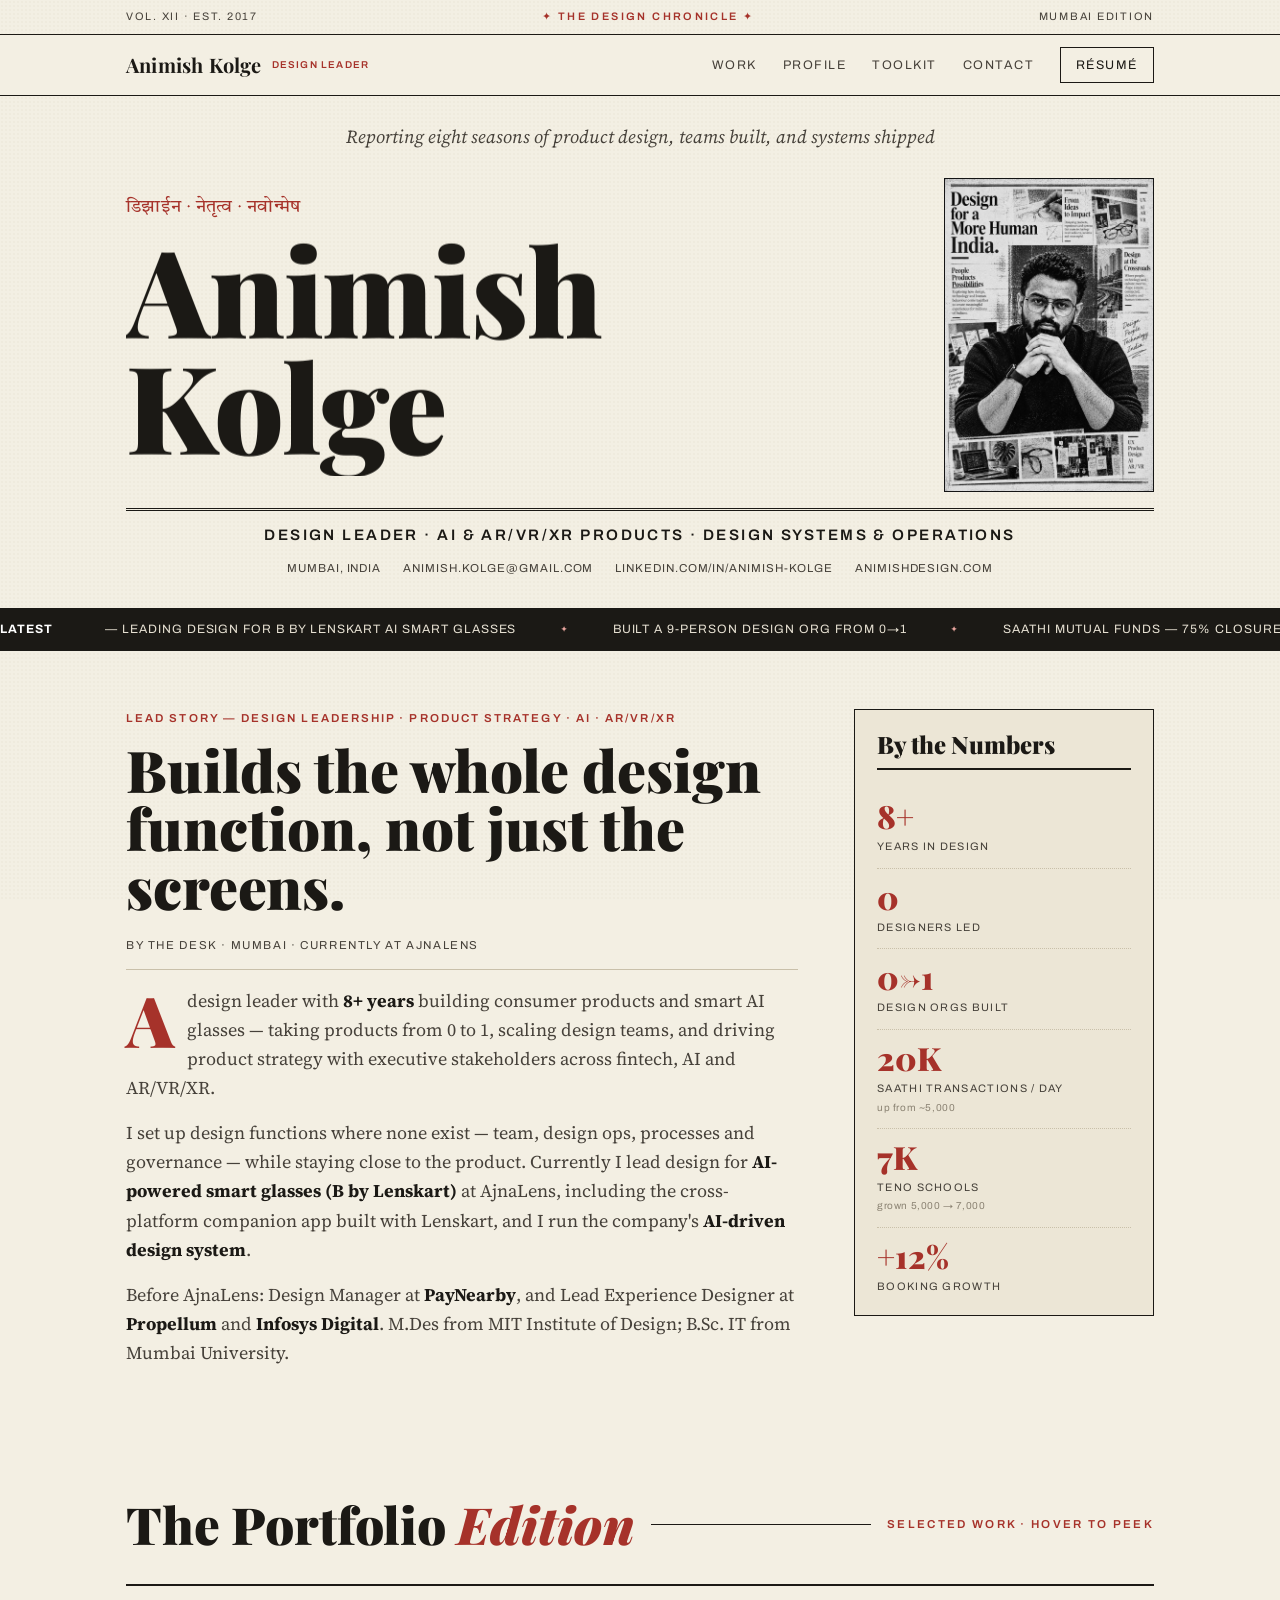
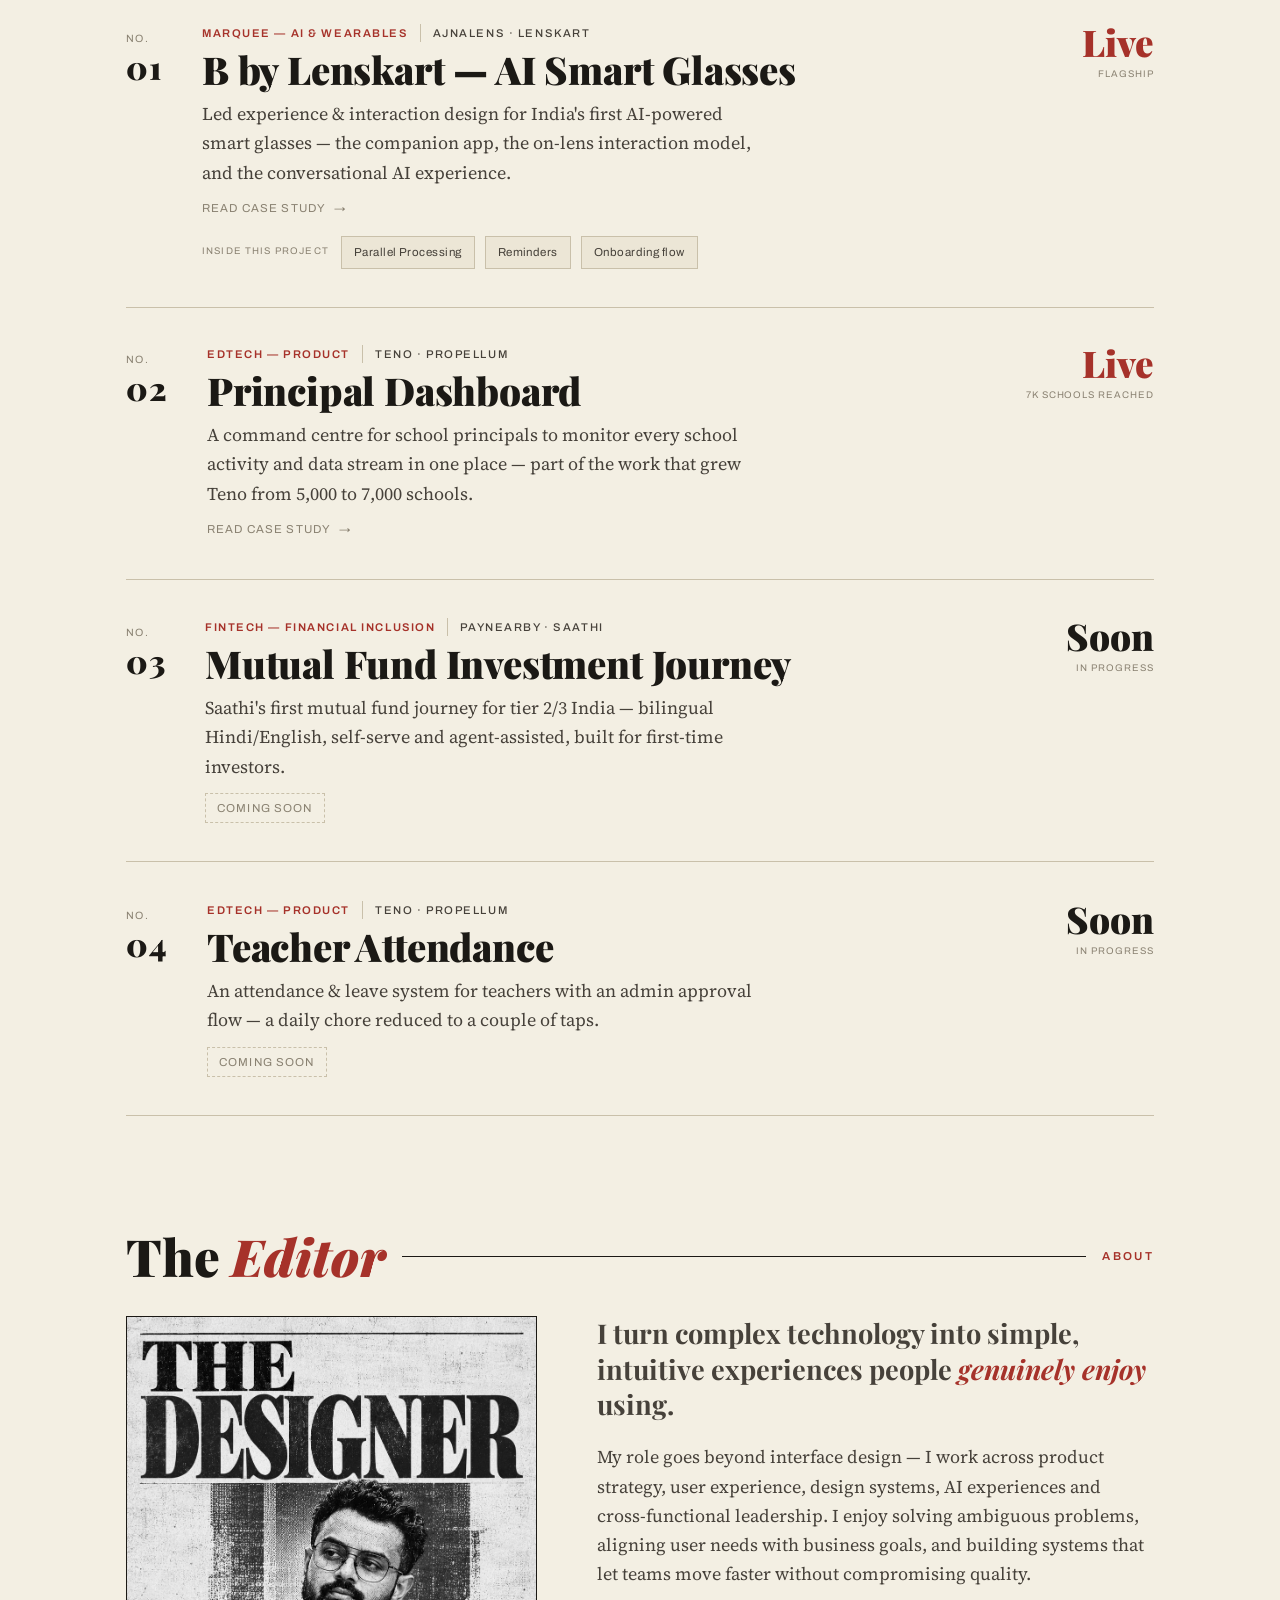
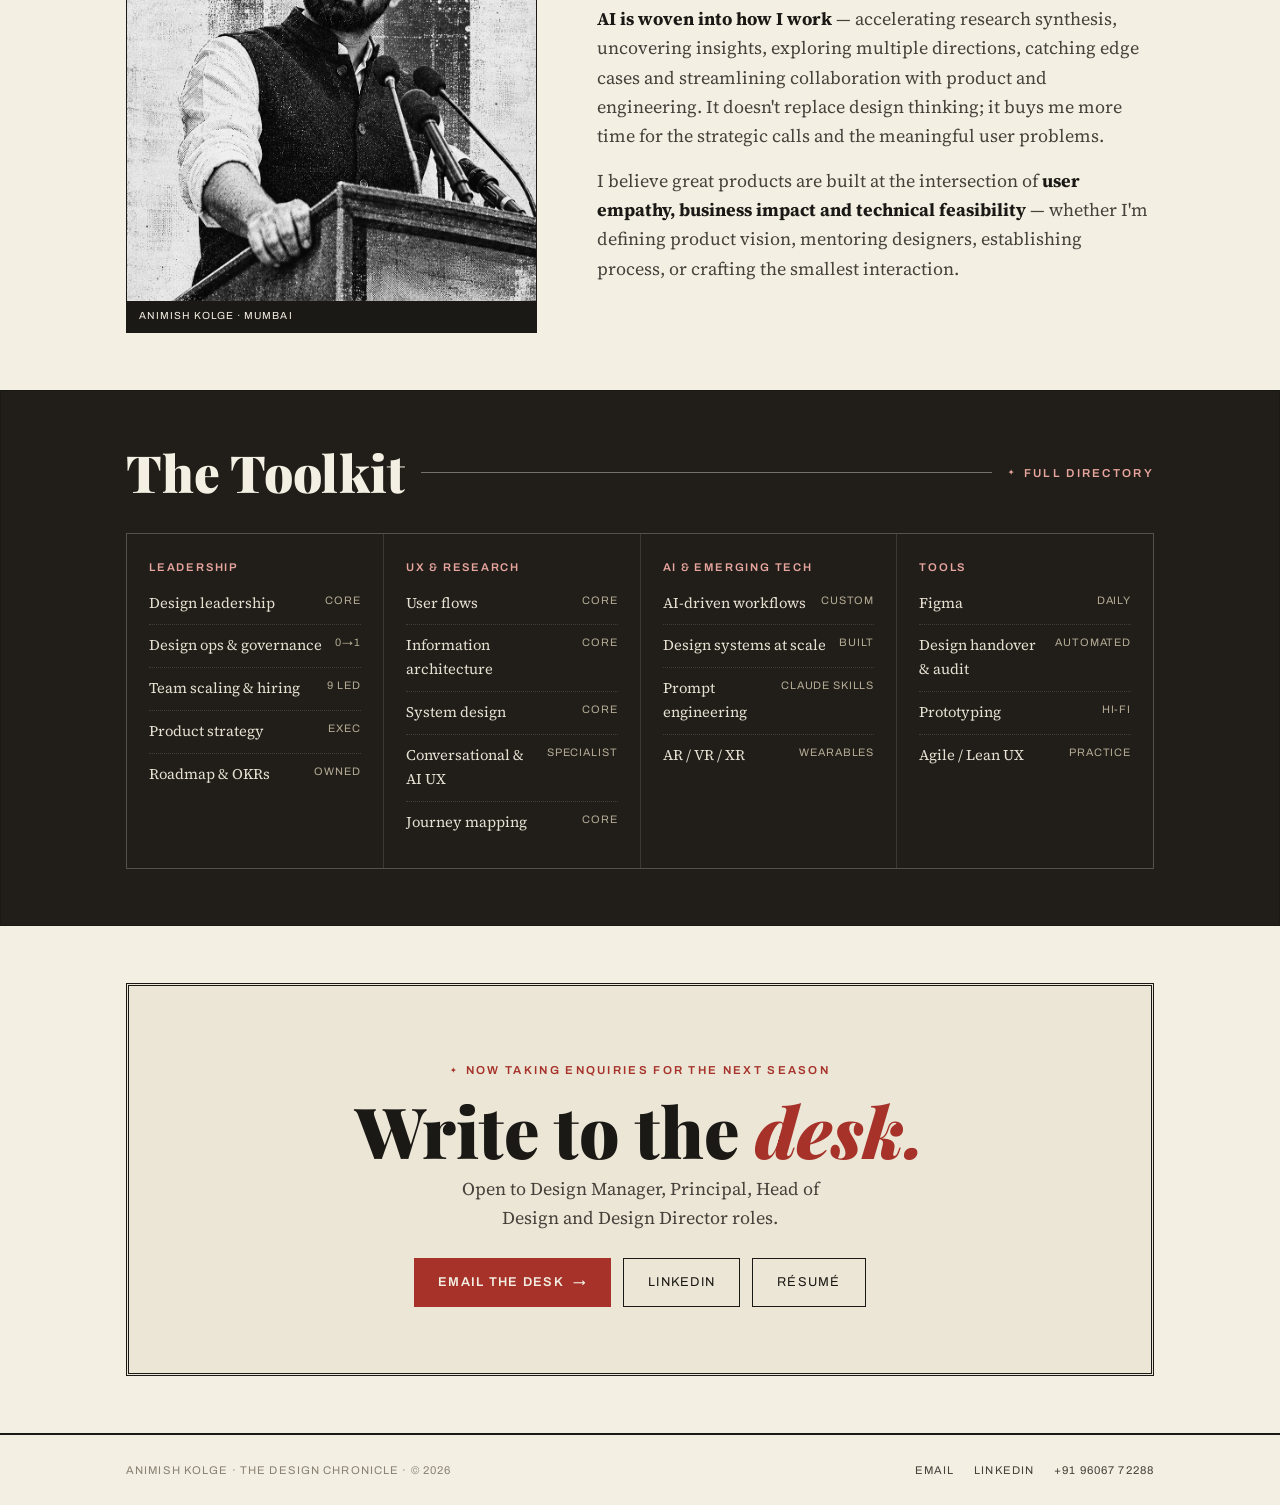
==== commit 8a19998d: "Update portfolio with Claude changes" ====
--- a/index.html
+++ b/index.html
@@ -152,16 +152,18 @@
     </a>
 
     <!-- 02 -->
-    <div class="entry entry-soon reveal" data-kicker="Systems — AI Design Ops" data-title="AI-Driven Design System" data-accent="#1B1915">
+    <a class="entry reveal" href="projects/teno-principal.html"
+       data-kicker="EdTech — Product" data-title="Principal Dashboard"
+       data-metric="Live" data-accent="#A6322A">
       <div class="entry-no">No.<b>02</b></div>
       <div class="entry-main">
-        <div class="entry-kicker">Systems — AI Design Ops <span class="tag">AjnaLens</span></div>
-        <h3 class="entry-title"><span>AI-Driven Design System</span></h3>
-        <p class="entry-dek">A design system powered by custom AI skills — automated handover, UX flows generated from PRDs, design audits, and components from plain-language prompts.</p>
-        <span class="entry-go soon">Coming soon</span>
-      </div>
-      <div class="entry-result"><div class="entry-metric ink">Soon</div><div class="entry-metric-label">in progress</div></div>
-    </div>
+        <div class="entry-kicker">EdTech — Product <span class="tag">Teno · Propellum</span></div>
+        <h3 class="entry-title"><span>Principal Dashboard</span></h3>
+        <p class="entry-dek">A command centre for school principals to monitor every school activity and data stream in one place — part of the work that grew Teno from 5,000 to 7,000 schools.</p>
+        <span class="entry-go">Read case study <span class="arr">→</span></span>
+      </div>
+      <div class="entry-result"><div class="entry-metric">Live</div><div class="entry-metric-label">7K schools reached</div></div>
+    </a>
 
     <!-- 03 -->
     <div class="entry entry-soon reveal" data-kicker="Fintech — Financial Inclusion" data-title="Mutual Fund Investment Journey" data-accent="#A6322A">
@@ -176,22 +178,8 @@
     </div>
 
     <!-- 04 -->
-    <a class="entry reveal" href="projects/teno-principal.html"
-       data-kicker="EdTech — Product" data-title="Principal Dashboard"
-       data-metric="7K" data-accent="#A6322A">
+    <div class="entry entry-soon reveal" data-kicker="EdTech — Product" data-title="Teacher Attendance" data-accent="#1B1915">
       <div class="entry-no">No.<b>04</b></div>
-      <div class="entry-main">
-        <div class="entry-kicker">EdTech — Product <span class="tag">Teno · Propellum</span></div>
-        <h3 class="entry-title"><span>Principal Dashboard</span></h3>
-        <p class="entry-dek">A command centre for school principals to monitor every school activity and data stream in one place — part of the work that grew Teno from 5,000 to 7,000 schools.</p>
-        <span class="entry-go">Read case study <span class="arr">→</span></span>
-      </div>
-      <div class="entry-result"><div class="entry-metric">7K</div><div class="entry-metric-label">schools reached</div></div>
-    </a>
-
-    <!-- 05 -->
-    <div class="entry entry-soon reveal" data-kicker="EdTech — Product" data-title="Teacher Attendance" data-accent="#1B1915">
-      <div class="entry-no">No.<b>05</b></div>
       <div class="entry-main">
         <div class="entry-kicker">EdTech — Product <span class="tag">Teno · Propellum</span></div>
         <h3 class="entry-title"><span>Teacher Attendance</span></h3>
--- a/styles.css
+++ b/styles.css
@@ -85,7 +85,7 @@
 
 .nav { position: sticky; top: 0; z-index: 100; background: color-mix(in srgb, var(--paper) 92%, transparent); backdrop-filter: blur(6px); border-bottom: 1px solid var(--ink); }
 .nav-inner { max-width: var(--maxw); margin-inline: auto; padding: 12px var(--gutter); display: flex; align-items: center; justify-content: space-between; gap: 20px; }
-.brand { display: flex; align-items: baseline; gap: 10px; font-family: var(--display); font-weight: 700; font-size: 1.25rem; letter-spacing: .01em; }
+.brand { display: flex; align-items: center; gap: 10px; font-family: var(--display); font-weight: 700; font-size: 1.25rem; letter-spacing: .01em; }
 .brand .num { font-family: var(--label); font-weight: 600; font-size: .62rem; letter-spacing: .12em; color: var(--red); text-transform: uppercase; align-self: center; }
 .nav-links { display: flex; gap: 26px; align-items: center; }
 .nav-links a { font-family: var(--label); font-size: .78rem; letter-spacing: .12em; text-transform: uppercase; color: var(--ink-2); padding: 4px 0; position: relative; transition: color .2s; }
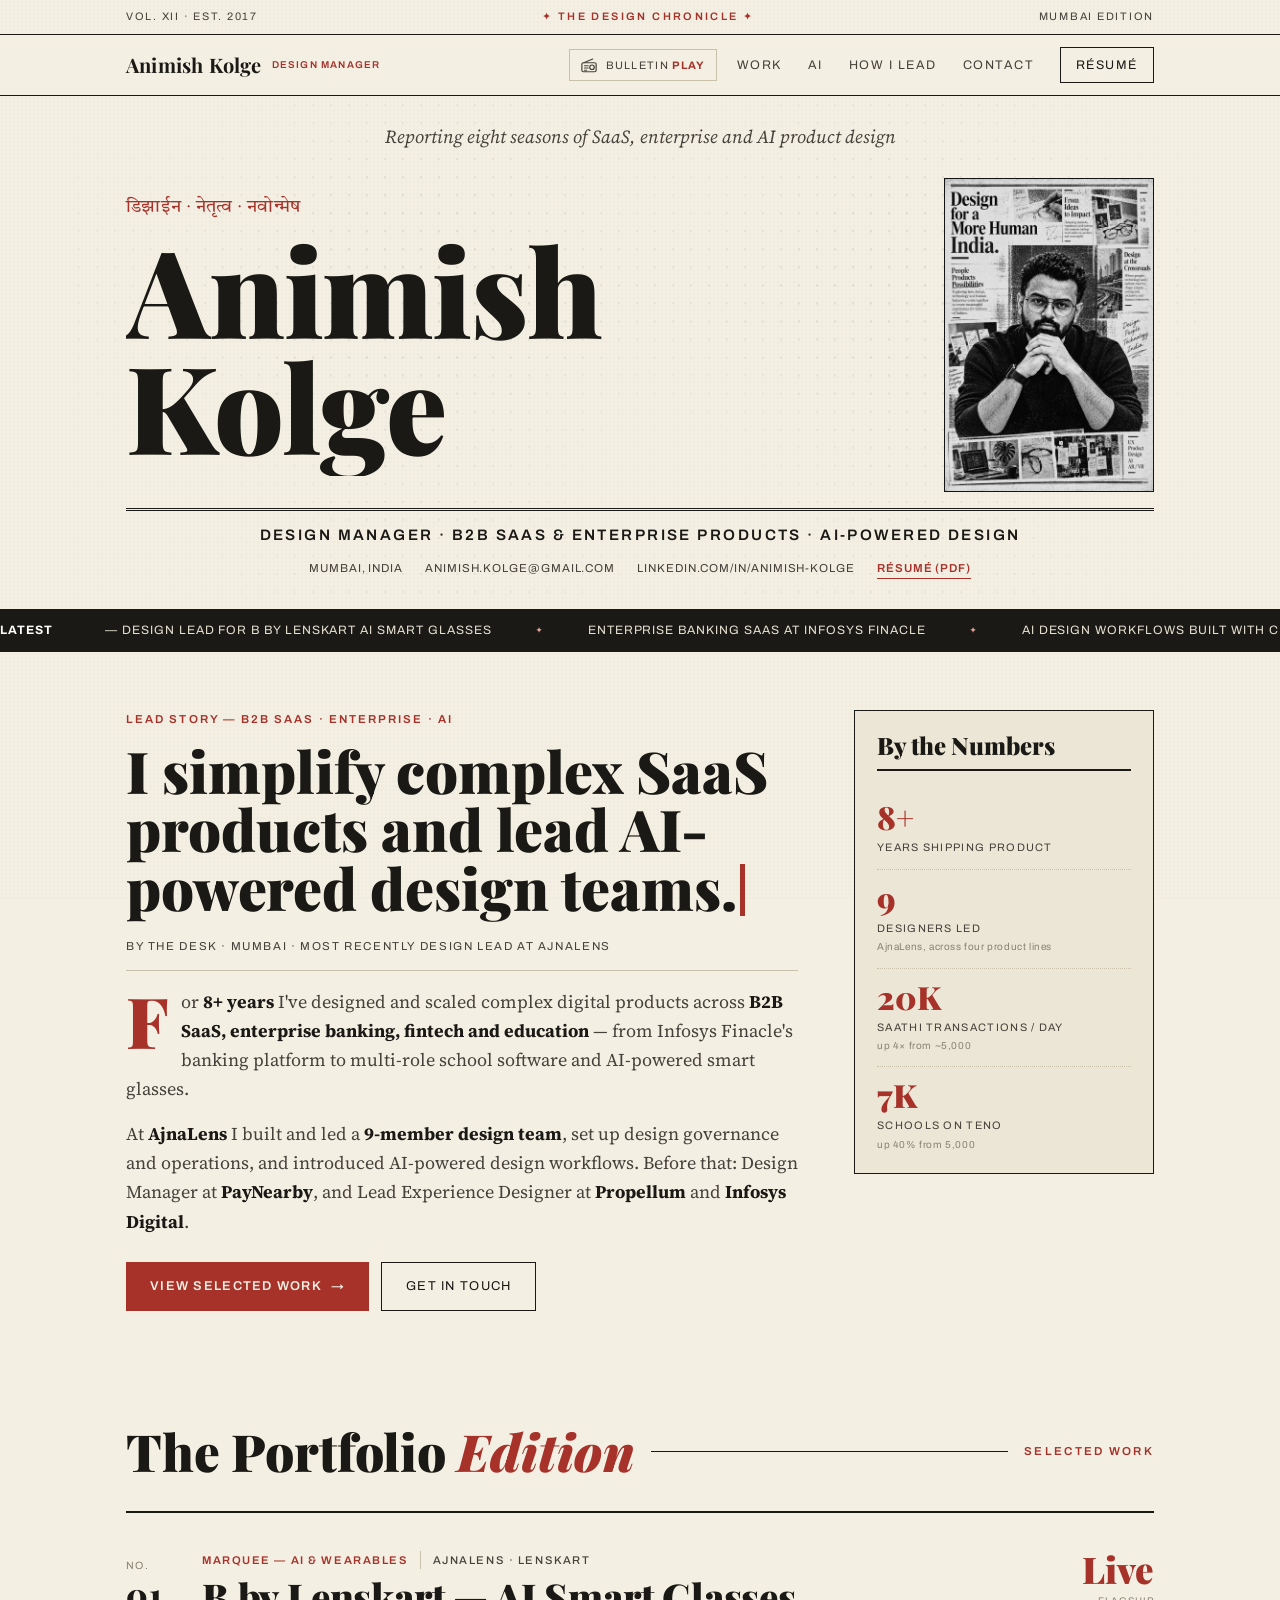
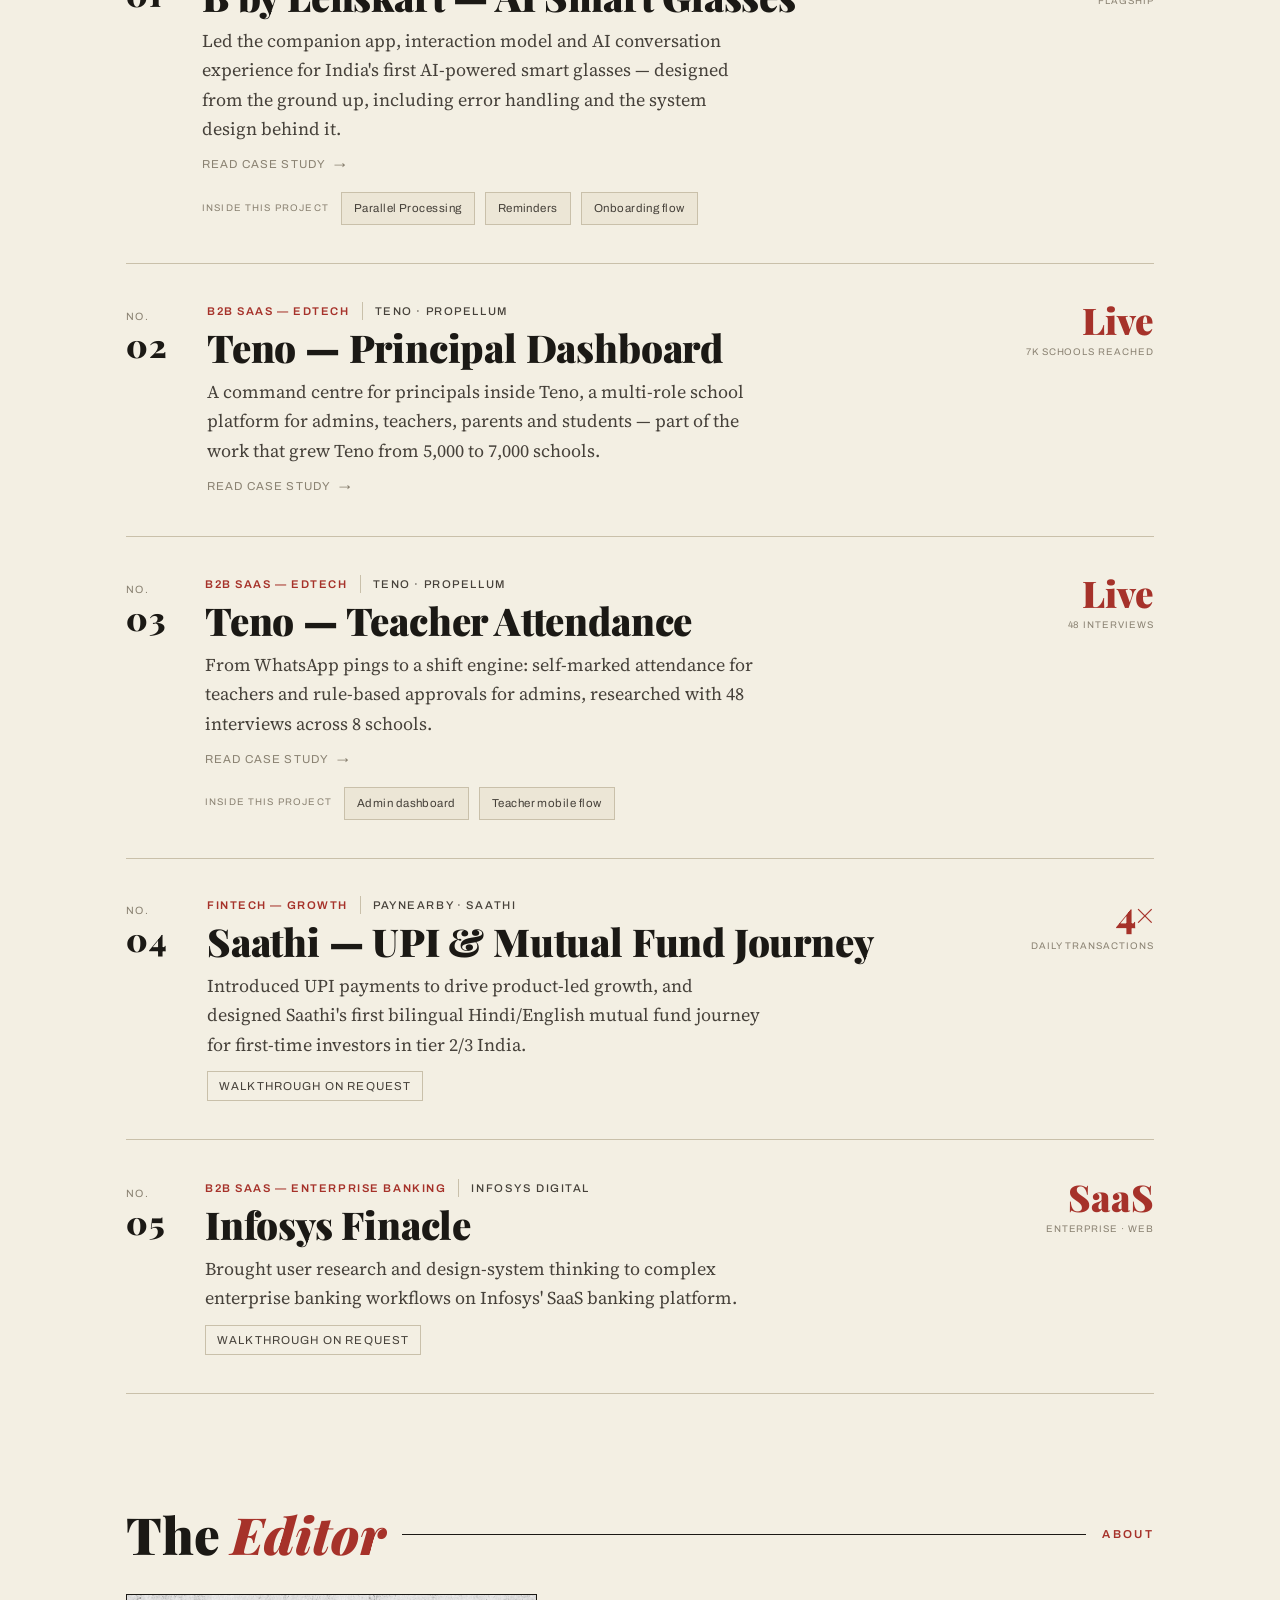
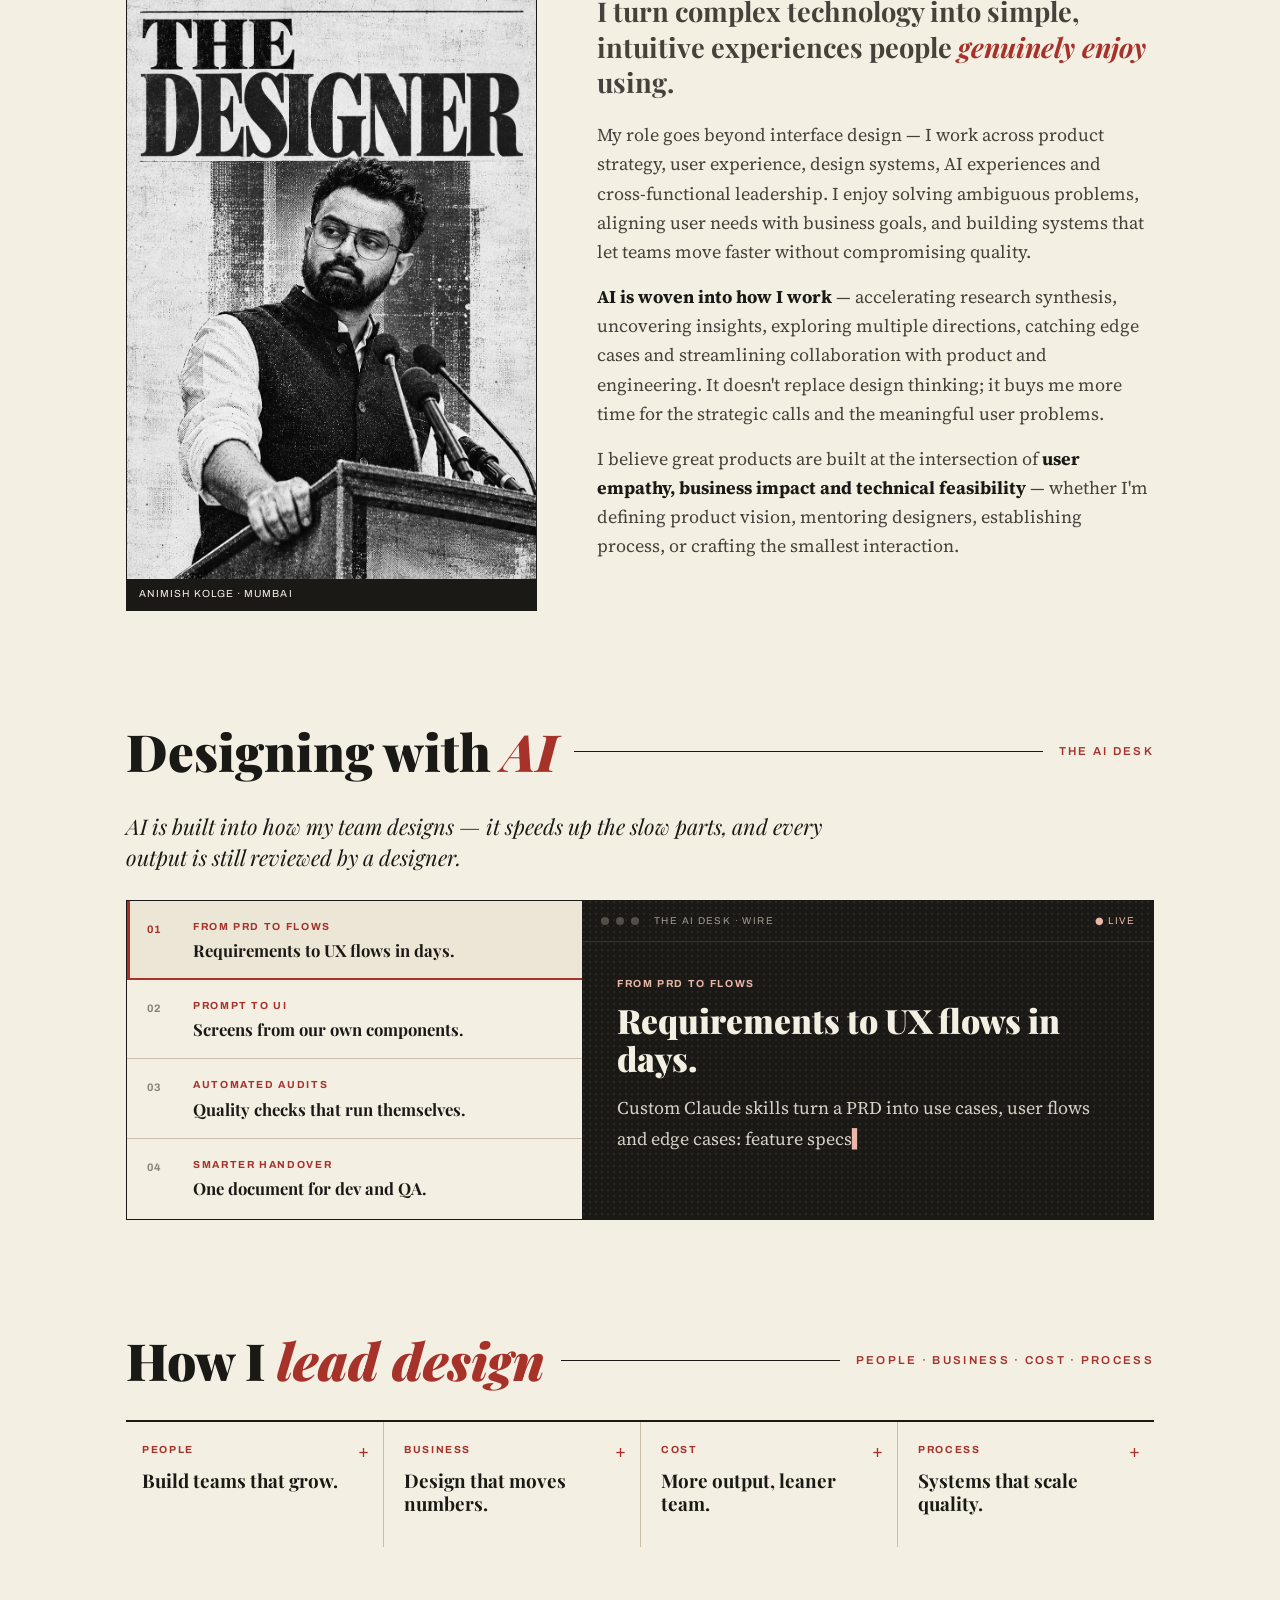
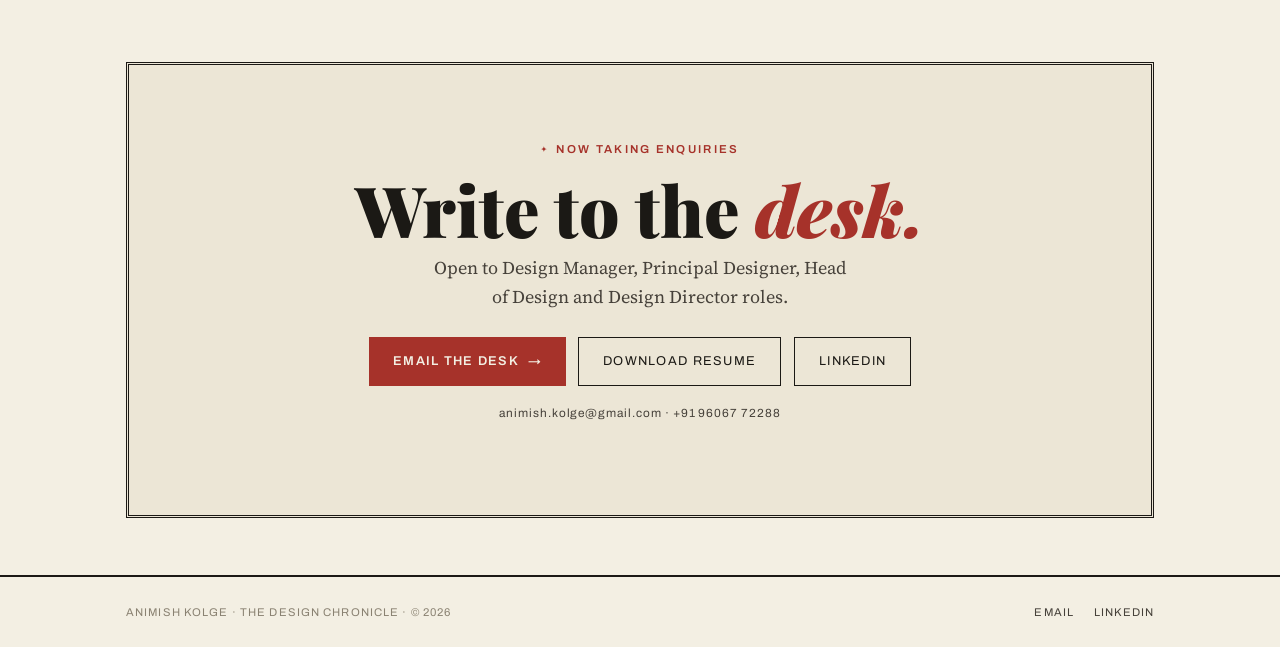
==== commit ae3fd3b5: "SaaS portfolio update" ====
--- a/index.html
+++ b/index.html
@@ -3,39 +3,28 @@
 <head>
 <meta charset="UTF-8">
 <meta name="viewport" content="width=device-width, initial-scale=1">
-<title>Animish Kolge · Design Leader — The Design Chronicle</title>
-<meta name="description" content="Animish Kolge — design leader with 8+ years across product, AI and AR/VR/XR. Leads design for B by Lenskart AI smart glasses at AjnaLens; builds design teams, systems and operations from 0 to 1.">
+<title>Animish Kolge · Design Manager — B2B SaaS, Enterprise &amp; AI Products</title>
+<meta name="description" content="Design Manager with 8+ years across B2B SaaS, enterprise banking, fintech and edtech. Led a 9-member design team and built AI-powered design workflows. HCI, IIT Bombay · M.Des, MIT Institute of Design.">
 <meta name="author" content="Animish Kolge">
 <meta property="og:type" content="website">
 <meta property="og:site_name" content="The Design Chronicle — Animish Kolge">
-<meta property="og:title" content="Animish Kolge · Design Leader">
-<meta property="og:description" content="Design leader — product, AI and AR/VR/XR. Builds the whole design function, not just the screens.">
+<meta property="og:title" content="Animish Kolge · Design Manager — B2B SaaS, Enterprise &amp; AI Products">
+<meta property="og:description" content="Design Manager with 8+ years across B2B SaaS, enterprise banking, fintech and edtech. Led a 9-member design team and built AI-powered design workflows. HCI, IIT Bombay · M.Des, MIT Institute of Design.">
 <meta property="og:url" content="https://www.animishdesign.com">
 <meta name="twitter:card" content="summary_large_image">
-<meta name="twitter:title" content="Animish Kolge · Design Leader">
-<meta name="twitter:description" content="Design leader — product, AI and AR/VR/XR. Builds the whole design function, not just the screens.">
+<meta name="twitter:title" content="Animish Kolge · Design Manager — B2B SaaS, Enterprise &amp; AI Products">
+<meta name="twitter:description" content="Design Manager with 8+ years across B2B SaaS, enterprise banking, fintech and edtech. Led a 9-member design team and built AI-powered design workflows. HCI, IIT Bombay · M.Des, MIT Institute of Design.">
 <link rel="preconnect" href="https://fonts.googleapis.com">
 <link rel="preconnect" href="https://fonts.gstatic.com" crossorigin>
 <link href="https://fonts.googleapis.com/css2?family=Playfair+Display:ital,wght@0,700;0,900;1,700;1,900&family=Source+Serif+4:ital,wght@0,400;0,600;1,400&family=Archivo:wght@500;600;700&family=Tiro+Devanagari+Hindi&display=swap" rel="stylesheet">
 <link rel="stylesheet" href="styles.css">
 <link rel="stylesheet" href="index.css">
+<link rel="stylesheet" href="cover.css">
 </head>
 <body id="top">
 
-<a class="skip" href="#edition">Skip to work</a>
-
 <!-- reading progress ink bar -->
 <div class="progress" id="progress" aria-hidden="true"></div>
-
-<!-- floating hover-peek preview (built by JS) -->
-<div class="peek" id="peek" aria-hidden="true">
-  <div class="peek-clip">
-    <div class="peek-kicker" id="peekKicker"></div>
-    <div class="peek-title" id="peekTitle"></div>
-    <div class="peek-photo" id="peekPhoto"><span class="peek-metric" id="peekMetric"></span></div>
-    <div class="peek-foot" id="peekFoot">Read the full story →</div>
-  </div>
-</div>
 
 <!-- MASTHEAD BAR -->
 <div class="topbar">
@@ -49,21 +38,26 @@
 <!-- NAV -->
 <nav class="nav">
   <div class="nav-inner">
-    <a href="#top" class="brand">Animish&nbsp;Kolge <span class="num">Design Leader</span></a>
+    <a href="#top" class="brand">Animish&nbsp;Kolge <span class="num">Design Manager</span></a>
+    <button class="radio-btn" id="radioBtn" type="button" aria-pressed="false" aria-label="Play the bulletin" title="Bulletin sound">
+      <svg viewBox="0 0 24 24" width="18" height="18" aria-hidden="true"><path d="M5 9 L17 4" stroke="currentColor" stroke-width="1.6" fill="none" stroke-linecap="round"/><rect x="2.5" y="9" width="19" height="12" rx="2" fill="none" stroke="currentColor" stroke-width="1.6"/><circle cx="16" cy="15" r="3" fill="none" stroke="currentColor" stroke-width="1.6"/><path d="M6 13h5M6 16h5M6 19h3" stroke="currentColor" stroke-width="1.4" stroke-linecap="round"/></svg>
+      <span class="radio-lab">Bulletin <em class="radio-state">Play</em></span>
+    </button>
     <button class="nav-toggle" id="navToggle" aria-label="Menu" aria-expanded="false"><span></span></button>
     <div class="nav-links" id="navLinks">
       <a href="#edition">Work</a>
-      <a href="#profile">Profile</a>
-      <a href="#toolkit">Toolkit</a>
+      <a href="#ai">AI</a>
+      <a href="#leadership">How I lead</a>
       <a href="#desk">Contact</a>
-      <a href="https://www.animishdesign.com/resume" class="nav-cta">Résumé</a>
+      <a href="assets/Animish_Kolge_Resume.pdf" target="_blank" rel="noopener" class="nav-cta">Résumé</a>
     </div>
   </div>
 </nav>
 
 <!-- NAMEPLATE -->
 <header class="plate wrap">
-  <p class="strap load-1">Reporting eight seasons of product design, teams built, and systems shipped</p>
+  <canvas class="plate-dots" id="plateDots" aria-hidden="true"></canvas>
+  <p class="strap load-1">Reporting eight seasons of SaaS, enterprise and AI product design</p>
   <div class="plate-grid">
     <div>
       <div class="deva load-1">डिझाईन · नेतृत्व · नवोन्मेष</div>
@@ -75,49 +69,50 @@
     <img class="plate-portrait photo load-2" id="platePortrait" src="assets/plate-portrait.jpg" alt="Animish Kolge" loading="eager">
   </div>
   <hr class="plate-rule draw">
-  <div class="plate-role load-3">Design Leader · AI &amp; AR/VR/XR Products · Design Systems &amp; Operations</div>
+  <div class="plate-role load-3">Design Manager · B2B SaaS &amp; Enterprise Products · AI-Powered Design</div>
   <div class="plate-contact load-3">
     <span>Mumbai, India</span>
     <a href="mailto:animish.kolge@gmail.com">animish.kolge@gmail.com</a>
     <a href="https://www.linkedin.com/in/animish-kolge">linkedin.com/in/animish-kolge</a>
-    <span>animishdesign.com</span>
+    <a href="assets/Animish_Kolge_Resume.pdf" target="_blank" rel="noopener" class="plate-cv">Résumé (PDF)</a>
   </div>
 </header>
 
 <!-- LIVE TICKER -->
 <div class="ticker" aria-hidden="true">
   <div class="ticker-track" id="tickerTrack">
-    <span class="ti"><b>Latest</b> — Leading design for B by Lenskart AI smart glasses</span>
-    <span class="ti">Built a 9-person design org from 0→1</span>
-    <span class="ti">Saathi mutual funds — 75% closure, ₹1 Cr deployed</span>
-    <span class="ti">Teno grown 5,000 → 7,000 schools</span>
-    <span class="ti">20,000 Saathi transactions a day, up from ~5,000</span>
-    <span class="ti">AI-driven design system with custom Claude skills</span>
+    <span class="ti"><b>Latest</b> — Design lead for B by Lenskart AI smart glasses</span>
+    <span class="ti">Enterprise banking SaaS at Infosys Finacle</span>
+    <span class="ti">AI design workflows built with custom Claude skills</span>
+    <span class="ti">Saathi daily transactions up 4×, ~5,000 → 20,000</span>
+    <span class="ti">HCI, IIT Bombay · M.Des, MIT Institute of Design</span>
+    <span class="ti">Open to Design Manager, Principal Designer &amp; Head of Design roles</span>
   </div>
 </div>
 
 <main>
 
-<!-- LEAD STORY : PROFILE -->
+<!-- LEAD STORY -->
 <section class="section wrap" id="profile">
   <div class="lead-grid">
     <article class="lead reveal">
-      <div class="kicker">Lead Story — Design Leadership · Product Strategy · AI · AR/VR/XR</div>
-      <h2>Builds the whole design function, not just the screens.</h2>
-      <p class="byline">By the desk · Mumbai · Currently at AjnaLens</p>
-      <p class="drop">A design leader with <strong>8+ years</strong> building consumer products and smart AI glasses — taking products from 0 to 1, scaling design teams, and driving product strategy with executive stakeholders across fintech, AI and AR/VR/XR.</p>
-      <p>I set up design functions where none exist — team, design ops, processes and governance — while staying close to the product. Currently I lead design for <strong>AI-powered smart glasses (B by Lenskart)</strong> at AjnaLens, including the cross-platform companion app built with Lenskart, and I run the company's <strong>AI-driven design system</strong>.</p>
-      <p>Before AjnaLens: Design Manager at <strong>PayNearby</strong>, and Lead Experience Designer at <strong>Propellum</strong> and <strong>Infosys Digital</strong>. M.Des from MIT Institute of Design; B.Sc. IT from Mumbai University.</p>
+      <div class="kicker">Lead Story — B2B SaaS · Enterprise · AI</div>
+      <h2 class="type-head" id="typeHead">I simplify complex SaaS products and lead AI-powered design teams.</h2>
+      <p class="byline">By the desk · Mumbai · Most recently Design Lead at AjnaLens</p>
+      <p class="drop">For <strong>8+ years</strong> I've designed and scaled complex digital products across <strong>B2B SaaS, enterprise banking, fintech and education</strong> — from Infosys Finacle's banking platform to multi-role school software and AI-powered smart glasses.</p>
+      <p>At <strong>AjnaLens</strong> I built and led a <strong>9-member design team</strong>, set up design governance and operations, and introduced AI-powered design workflows. Before that: Design Manager at <strong>PayNearby</strong>, and Lead Experience Designer at <strong>Propellum</strong> and <strong>Infosys Digital</strong>.</p>
+      <div class="lead-actions">
+        <a href="#edition" class="btn btn-primary magnetic">View selected work <span class="arr">→</span></a>
+        <a href="#desk" class="btn btn-ghost magnetic">Get in touch</a>
+      </div>
     </article>
 
     <aside class="numbers reveal" aria-label="By the numbers">
       <h3>By the Numbers</h3>
-      <div class="num-row"><div class="v"><span class="count" data-to="8" data-suffix="+">0</span></div><div class="k">Years in design</div></div>
-      <div class="num-row"><div class="v"><span class="count" data-to="9">0</span></div><div class="k">Designers led</div></div>
-      <div class="num-row"><div class="v">0→1</div><div class="k">Design orgs built</div></div>
-      <div class="num-row"><div class="v"><span class="count" data-to="20" data-suffix="K">0</span></div><div class="k">Saathi transactions / day <small>up from ~5,000</small></div></div>
-      <div class="num-row"><div class="v"><span class="count" data-to="7" data-suffix="K">0</span></div><div class="k">Teno schools <small>grown 5,000 → 7,000</small></div></div>
-      <div class="num-row"><div class="v"><span class="count" data-to="12" data-prefix="+" data-suffix="%">0</span></div><div class="k">Booking growth</div></div>
+      <div class="num-row"><div class="v"><span class="count" data-to="8" data-suffix="+">8+</span></div><div class="k">Years shipping product</div></div>
+      <div class="num-row"><div class="v"><span class="count" data-to="9" data-suffix="">9</span></div><div class="k">Designers led <small>AjnaLens, across four product lines</small></div></div>
+      <div class="num-row"><div class="v"><span class="count" data-to="20" data-suffix="K">20K</span></div><div class="k">Saathi transactions / day <small>up 4× from ~5,000</small></div></div>
+      <div class="num-row"><div class="v"><span class="count" data-to="7" data-suffix="K">7K</span></div><div class="k">Schools on Teno <small>up 40% from 5,000</small></div></div>
     </aside>
   </div>
 </section>
@@ -127,19 +122,18 @@
   <div class="sec-head reveal">
     <h2 class="sec-title">The Portfolio <em>Edition</em></h2>
     <span class="line"></span>
-    <span class="eyebrow plain">Selected Work · hover to peek</span>
+    <span class="eyebrow plain">Selected Work</span>
   </div>
 
   <div class="editions" id="editions">
 
     <!-- 01 -->
-    <a class="entry reveal" href="projects/smart-glasses.html" data-kicker="Marquee — AI &amp; Wearables" data-title="B by Lenskart — AI Smart Glasses"
-       data-metric="Live" data-accent="#A6322A">
+    <a class="entry reveal" href="projects/smart-glasses.html" data-kicker="Marquee — AI &amp; Wearables" data-title="B by Lenskart — AI Smart Glasses" data-metric="Live" data-accent="#A6322A">
       <div class="entry-no">No.<b>01</b></div>
       <div class="entry-main">
         <div class="entry-kicker">Marquee — AI &amp; Wearables <span class="tag">AjnaLens · Lenskart</span></div>
         <h3 class="entry-title"><span>B by Lenskart — AI Smart Glasses</span></h3>
-        <p class="entry-dek">Led experience &amp; interaction design for India's first AI-powered smart glasses — the companion app, the on-lens interaction model, and the conversational AI experience.</p>
+        <p class="entry-dek">Led the companion app, interaction model and AI conversation experience for India's first AI-powered smart glasses — designed from the ground up, including error handling and the system design behind it.</p>
         <span class="entry-go">Read case study <span class="arr">→</span></span>
         <div class="entry-sublinks">
           <span class="sub-label">Inside this project</span>
@@ -152,48 +146,63 @@
     </a>
 
     <!-- 02 -->
-    <a class="entry reveal" href="projects/teno-principal.html"
-       data-kicker="EdTech — Product" data-title="Principal Dashboard"
-       data-metric="Live" data-accent="#A6322A">
+    <a class="entry reveal" href="projects/teno-principal.html" data-kicker="B2B SaaS — EdTech" data-title="Teno — Principal Dashboard" data-metric="Live" data-accent="#A6322A">
       <div class="entry-no">No.<b>02</b></div>
       <div class="entry-main">
-        <div class="entry-kicker">EdTech — Product <span class="tag">Teno · Propellum</span></div>
-        <h3 class="entry-title"><span>Principal Dashboard</span></h3>
-        <p class="entry-dek">A command centre for school principals to monitor every school activity and data stream in one place — part of the work that grew Teno from 5,000 to 7,000 schools.</p>
+        <div class="entry-kicker">B2B SaaS — EdTech <span class="tag">Teno · Propellum</span></div>
+        <h3 class="entry-title"><span>Teno — Principal Dashboard</span></h3>
+        <p class="entry-dek">A command centre for principals inside Teno, a multi-role school platform for admins, teachers, parents and students — part of the work that grew Teno from 5,000 to 7,000 schools.</p>
         <span class="entry-go">Read case study <span class="arr">→</span></span>
       </div>
       <div class="entry-result"><div class="entry-metric">Live</div><div class="entry-metric-label">7K schools reached</div></div>
     </a>
 
     <!-- 03 -->
-    <div class="entry entry-soon reveal" data-kicker="Fintech — Financial Inclusion" data-title="Mutual Fund Investment Journey" data-accent="#A6322A">
+    <a class="entry reveal" href="projects/teno-attendance.html" data-kicker="B2B SaaS — EdTech" data-title="Teno — Teacher Attendance" data-metric="Live" data-accent="#A6322A">
       <div class="entry-no">No.<b>03</b></div>
       <div class="entry-main">
-        <div class="entry-kicker">Fintech — Financial Inclusion <span class="tag">PayNearby · Saathi</span></div>
-        <h3 class="entry-title"><span>Mutual Fund Investment Journey</span></h3>
-        <p class="entry-dek">Saathi's first mutual fund journey for tier 2/3 India — bilingual Hindi/English, self-serve and agent-assisted, built for first-time investors.</p>
-        <span class="entry-go soon">Coming soon</span>
-      </div>
-      <div class="entry-result"><div class="entry-metric ink">Soon</div><div class="entry-metric-label">in progress</div></div>
-    </div>
+        <div class="entry-kicker">B2B SaaS — EdTech <span class="tag">Teno · Propellum</span></div>
+        <h3 class="entry-title"><span>Teno — Teacher Attendance</span></h3>
+        <p class="entry-dek">From WhatsApp pings to a shift engine: self-marked attendance for teachers and rule-based approvals for admins, researched with 48 interviews across 8 schools.</p>
+        <span class="entry-go">Read case study <span class="arr">→</span></span>
+        <div class="entry-sublinks">
+          <span class="sub-label">Inside this project</span>
+          <span class="sub-tag">Admin dashboard</span>
+          <span class="sub-tag">Teacher mobile flow</span>
+        </div>
+      </div>
+      <div class="entry-result"><div class="entry-metric">Live</div><div class="entry-metric-label">48 interviews</div></div>
+    </a>
 
     <!-- 04 -->
-    <div class="entry entry-soon reveal" data-kicker="EdTech — Product" data-title="Teacher Attendance" data-accent="#1B1915">
+    <div class="entry entry-static reveal" data-kicker="Fintech — Growth" data-title="Saathi — UPI &amp; Mutual Fund Journey" data-metric="4×" data-accent="#A6322A">
       <div class="entry-no">No.<b>04</b></div>
       <div class="entry-main">
-        <div class="entry-kicker">EdTech — Product <span class="tag">Teno · Propellum</span></div>
-        <h3 class="entry-title"><span>Teacher Attendance</span></h3>
-        <p class="entry-dek">An attendance &amp; leave system for teachers with an admin approval flow — a daily chore reduced to a couple of taps.</p>
-        <span class="entry-go soon">Coming soon</span>
-      </div>
-      <div class="entry-result"><div class="entry-metric ink">Soon</div><div class="entry-metric-label">in progress</div></div>
+        <div class="entry-kicker">Fintech — Growth <span class="tag">PayNearby · Saathi</span></div>
+        <h3 class="entry-title"><span>Saathi — UPI &amp; Mutual Fund Journey</span></h3>
+        <p class="entry-dek">Introduced UPI payments to drive product-led growth, and designed Saathi's first bilingual Hindi/English mutual fund journey for first-time investors in tier 2/3 India.</p>
+        <span class="entry-go req">Walkthrough on request</span>
+      </div>
+      <div class="entry-result"><div class="entry-metric">4×</div><div class="entry-metric-label">daily transactions</div></div>
+    </div>
+
+    <!-- 05 -->
+    <div class="entry entry-static reveal" data-kicker="B2B SaaS — Enterprise Banking" data-title="Infosys Finacle" data-metric="SaaS" data-accent="#A6322A">
+      <div class="entry-no">No.<b>05</b></div>
+      <div class="entry-main">
+        <div class="entry-kicker">B2B SaaS — Enterprise Banking <span class="tag">Infosys Digital</span></div>
+        <h3 class="entry-title"><span>Infosys Finacle</span></h3>
+        <p class="entry-dek">Brought user research and design-system thinking to complex enterprise banking workflows on Infosys' SaaS banking platform.</p>
+        <span class="entry-go req">Walkthrough on request</span>
+      </div>
+      <div class="entry-result"><div class="entry-metric">SaaS</div><div class="entry-metric-label">enterprise · web</div></div>
     </div>
 
   </div>
 </section>
 
 <!-- PROFILE / ABOUT with photo -->
-<section class="section wrap">
+<section class="section wrap" id="editor">
   <div class="sec-head reveal">
     <h2 class="sec-title">The <em>Editor</em></h2>
     <span class="line"></span>
@@ -213,70 +222,52 @@
   </div>
 </section>
 
+<!-- DESIGNING WITH AI -->
+<section class="section wrap" id="ai">
+  <div class="sec-head reveal">
+    <h2 class="sec-title">Designing with <em>AI</em></h2>
+    <span class="line"></span>
+    <span class="eyebrow plain">The AI Desk</span>
+  </div>
+  <p class="hl-intro reveal">AI is built into how my team designs — it speeds up the slow parts, and every output is still reviewed by a designer.</p>
+  <div class="ai-desk reveal" id="aiDesk">
+    <div class="ai-tabs" role="tablist" aria-label="AI design workflows"><button class="ai-tab on" role="tab" id="aitab0" aria-controls="aipanel0" aria-selected="true" type="button"><span class="ai-n">01</span><span class="ai-tab-txt"><span class="hl-lab">From PRD to flows</span><b>Requirements to UX flows in days.</b></span><span class="ai-bar"></span></button><button class="ai-tab" role="tab" id="aitab1" aria-controls="aipanel1" aria-selected="false" type="button"><span class="ai-n">02</span><span class="ai-tab-txt"><span class="hl-lab">Prompt to UI</span><b>Screens from our own components.</b></span><span class="ai-bar"></span></button><button class="ai-tab" role="tab" id="aitab2" aria-controls="aipanel2" aria-selected="false" type="button"><span class="ai-n">03</span><span class="ai-tab-txt"><span class="hl-lab">Automated audits</span><b>Quality checks that run themselves.</b></span><span class="ai-bar"></span></button><button class="ai-tab" role="tab" id="aitab3" aria-controls="aipanel3" aria-selected="false" type="button"><span class="ai-n">04</span><span class="ai-tab-txt"><span class="hl-lab">Smarter handover</span><b>One document for dev and QA.</b></span><span class="ai-bar"></span></button></div>
+    <div class="ai-screen">
+      <div class="ai-screen-top"><span class="ai-dot"></span><span class="ai-dot"></span><span class="ai-dot"></span><span class="ai-title">The AI Desk · wire</span><span class="ai-live">● Live</span></div>
+      <div class="ai-panels"><div class="ai-panel" role="tabpanel" id="aipanel0" aria-labelledby="aitab0"><span class="hl-lab">From PRD to flows</span><h3>Requirements to UX flows in days.</h3><p class="ai-out">Custom Claude skills turn a PRD into use cases, user flows and edge cases: feature specs went from 1–2 weeks to 3–4 days.</p></div><div class="ai-panel" role="tabpanel" id="aipanel1" aria-labelledby="aitab1"><span class="hl-lab">Prompt to UI</span><h3>Screens from our own components.</h3><p class="ai-out">Prompt-to-UI generation built on the team's component library, so new screens start on-brand and consistent.</p></div><div class="ai-panel" role="tabpanel" id="aipanel2" aria-labelledby="aitab2"><span class="hl-lab">Automated audits</span><h3>Quality checks that run themselves.</h3><p class="ai-out">Automated design audits catch inconsistencies against the design system before handoff.</p></div><div class="ai-panel" role="tabpanel" id="aipanel3" aria-labelledby="aitab3"><span class="hl-lab">Smarter handover</span><h3>One document for dev and QA.</h3><p class="ai-out">AI-assisted handover covering use cases, edge cases and error handling per component, which doubles as QA's test-case source.</p></div></div>
+    </div>
+  </div>
+</section>
+
+<!-- HOW I LEAD DESIGN -->
+<section class="section wrap" id="leadership">
+  <div class="sec-head reveal">
+    <h2 class="sec-title">How I <em>lead design</em></h2>
+    <span class="line"></span>
+    <span class="eyebrow plain">People · Business · Cost · Process</span>
+  </div>
+  <div class="hl-grid lead-cards reveal" id="leadCards">
+      <div class="hl-item" tabindex="0"><span class="hl-lab">People</span><h3>Build teams that grow.</h3><p>I own hiring, mentorship and performance for my team, with a KRA/KPI framework tied to company OKRs and each designer's career growth. I also helped set up and lead the Infosys Design Studio.</p></div>
+      <div class="hl-item" tabindex="0"><span class="hl-lab">Business</span><h3>Design that moves numbers.</h3><p>I tie design to business goals. At PayNearby, daily train and flight bookings rose 12%, and the gold-loan and mutual-fund journey went from 18 steps to 12.</p></div>
+      <div class="hl-item" tabindex="0"><span class="hl-lab">Cost</span><h3>More output, leaner team.</h3><p>My team absorbed a workload that would normally need two more junior designers, through better work planning and AI — and I manage AI token usage for maximum output at minimum cost.</p></div>
+      <div class="hl-item" tabindex="0"><span class="hl-lab">Process</span><h3>Systems that scale quality.</h3><p>I set up design governance, a design operations model and a design maturity model with regular audits, cutting handoff friction and rework between design and engineering.</p></div>
+  </div>
+</section>
+
 </main>
-
-<!-- THE TOOLKIT -->
-<section class="toolkit" id="toolkit">
-  <div class="toolkit-inner wrap">
-    <div class="sec-head reveal">
-      <h2 class="sec-title">The Toolkit</h2>
-      <span class="line"></span>
-      <span class="eyebrow">Full Directory</span>
-    </div>
-    <div class="tk-grid reveal">
-      <div class="tk-cell">
-        <h3>Leadership</h3>
-        <ul class="tk-list">
-          <li>Design leadership <span class="v">core</span></li>
-          <li>Design ops &amp; governance <span class="v">0→1</span></li>
-          <li>Team scaling &amp; hiring <span class="v">9 led</span></li>
-          <li>Product strategy <span class="v">exec</span></li>
-          <li>Roadmap &amp; OKRs <span class="v">owned</span></li>
-        </ul>
-      </div>
-      <div class="tk-cell">
-        <h3>UX &amp; Research</h3>
-        <ul class="tk-list">
-          <li>User flows <span class="v">core</span></li>
-          <li>Information architecture <span class="v">core</span></li>
-          <li>System design <span class="v">core</span></li>
-          <li>Conversational &amp; AI UX <span class="v">specialist</span></li>
-          <li>Journey mapping <span class="v">core</span></li>
-        </ul>
-      </div>
-      <div class="tk-cell">
-        <h3>AI &amp; Emerging Tech</h3>
-        <ul class="tk-list">
-          <li>AI-driven workflows <span class="v">custom</span></li>
-          <li>Design systems at scale <span class="v">built</span></li>
-          <li>Prompt engineering <span class="v">Claude skills</span></li>
-          <li>AR / VR / XR <span class="v">wearables</span></li>
-        </ul>
-      </div>
-      <div class="tk-cell">
-        <h3>Tools</h3>
-        <ul class="tk-list">
-          <li>Figma <span class="v">daily</span></li>
-          <li>Design handover &amp; audit <span class="v">automated</span></li>
-          <li>Prototyping <span class="v">hi-fi</span></li>
-          <li>Agile / Lean UX <span class="v">practice</span></li>
-        </ul>
-      </div>
-    </div>
-  </div>
-</section>
 
 <!-- CONTACT DESK -->
 <section class="section wrap" id="desk">
   <div class="desk reveal">
-    <span class="eyebrow">Now Taking Enquiries for the Next Season</span>
+    <span class="eyebrow">Now Taking Enquiries</span>
     <h2>Write to the <em>desk.</em></h2>
-    <p>Open to Design Manager, Principal, Head of Design and Design Director roles.</p>
+    <p>Open to Design Manager, Principal Designer, Head of Design and Design Director roles.</p>
     <div class="desk-actions">
       <a href="mailto:animish.kolge@gmail.com" class="btn btn-primary magnetic">Email the desk <span class="arr">→</span></a>
+      <a href="assets/Animish_Kolge_Resume.pdf" download class="btn btn-ghost magnetic">Download Resume</a>
       <a href="https://www.linkedin.com/in/animish-kolge" class="btn btn-ghost magnetic">LinkedIn</a>
-      <a href="https://www.animishdesign.com/resume" class="btn btn-ghost magnetic">Résumé</a>
-    </div>
+    </div>
+    <p class="desk-meta"><a href="mailto:animish.kolge@gmail.com">animish.kolge@gmail.com</a> · <a href="tel:+919606772288">+91 96067 72288</a></p>
   </div>
 </section>
 
@@ -287,12 +278,13 @@
     <div class="foot-links">
       <a href="mailto:animish.kolge@gmail.com">Email</a>
       <a href="https://www.linkedin.com/in/animish-kolge">LinkedIn</a>
-      <a href="tel:+919606772288">+91 96067 72288</a>
     </div>
   </div>
 </footer>
 
 <script src="script.js"></script>
 <script src="index.js"></script>
+<script src="cover.js"></script>
+<script src="ai-home.js"></script>
 </body>
 </html>
--- a/index.css
+++ b/index.css
@@ -108,3 +108,120 @@
   .load-1, .load-2, .load-3, .np-line, .plate-rule.draw { opacity: 1 !important; transform: none !important; animation: none !important; }
   .peek { transition: opacity .01ms; }
 }
+
+/* ============================================================
+   SaaS update — new homepage pieces (same newspaper system)
+   ============================================================ */
+.plate-contact .plate-cv { color: var(--red); font-weight: 600; border-bottom: 1px solid currentColor; }
+.plate-contact .plate-cv:hover { color: var(--red-deep); }
+.lead-actions { display: flex; flex-wrap: wrap; gap: 12px; margin-top: 26px; }
+
+/* projects shown without a case-study link */
+.entry-static { cursor: default; }
+.entry-go.req { color: var(--ink-2); border: 1px solid var(--hair); padding: 5px 11px; }
+.entry-static:hover .entry-go.req { border-color: var(--ink); }
+
+/* AI desk + How I lead: four columns */
+.hl-intro { max-width: 62ch; font-family: var(--display); font-style: italic; font-size: clamp(1.1rem, 2.2vw, 1.35rem); line-height: 1.45; color: var(--ink); margin: 0 0 26px; }
+.hl-grid { display: grid; grid-template-columns: repeat(4, 1fr); border-top: 2px solid var(--ink); }
+.hl-item { padding: 20px 20px 22px 0; }
+.hl-item + .hl-item { padding-left: 20px; border-left: 1px solid var(--hair); }
+.hl-lab { display: block; font-family: var(--label); font-size: .64rem; font-weight: 700; letter-spacing: .16em; text-transform: uppercase; color: var(--red); margin-bottom: 10px; }
+.hl-item h3 { font-family: var(--display); font-weight: 700; font-size: 1.18rem; line-height: 1.22; margin: 0 0 10px; color: var(--ink); }
+.hl-item p { margin: 0; font-size: .92rem; line-height: 1.6; color: var(--ink-2); }
+@media (max-width: 960px) {
+  .hl-grid { grid-template-columns: 1fr 1fr; }
+  .hl-item:nth-child(3) { padding-left: 0; border-left: 0; }
+  .hl-item:nth-child(n+3) { border-top: 1px solid var(--hair); }
+}
+@media (max-width: 560px) {
+  .hl-grid { grid-template-columns: 1fr; }
+  .hl-item, .hl-item + .hl-item { padding: 18px 0; border-left: 0; }
+  .hl-item + .hl-item { border-top: 1px solid var(--hair); }
+}
+
+/* contact line under the desk buttons */
+.desk-meta { margin-top: 18px !important; font-family: var(--label); font-size: .74rem; letter-spacing: .08em; color: var(--ink-mute); }
+.desk-meta a { color: var(--ink-2); }
+.desk-meta a:hover { color: var(--red); }
+
+/* ============================================================
+   AI EDITION — interactive, futuristic layer on the newsprint
+   ============================================================ */
+/* halftone field */
+.plate { position: relative; isolation: isolate; }
+.plate-dots { position: absolute; inset: 0; z-index: -1; pointer-events: none; opacity: .9;
+  -webkit-mask: radial-gradient(ellipse 80% 90% at 50% 45%, #000 40%, transparent 100%); mask: radial-gradient(ellipse 80% 90% at 50% 45%, #000 40%, transparent 100%); }
+
+/* typed headline */
+.type-head.typing span::after, .type-head.typed::after {
+  content: ""; display: inline-block; width: .08em; height: .9em; margin-left: .06em; vertical-align: -.08em; background: var(--red);
+  animation: caret 1s steps(1) infinite;
+}
+.type-head.typed::after { animation: caret 1s steps(1) 3 forwards; }
+@keyframes caret { 50% { opacity: 0; } }
+
+/* AI desk console */
+.ai-desk { display: grid; grid-template-columns: minmax(0, 1fr) minmax(0, 1.25fr); gap: 0; border: 1px solid var(--ink); background: var(--paper); }
+.ai-tabs { display: flex; flex-direction: column; border-right: 1px solid var(--ink); }
+.ai-tab { position: relative; display: grid; grid-template-columns: 34px 1fr; gap: 12px; align-items: start; text-align: left; cursor: pointer;
+  padding: 18px 20px; background: transparent; border: 0; border-bottom: 1px solid var(--hair); font: inherit; color: var(--ink-2); transition: background .25s, color .25s; }
+.ai-tab:last-child { border-bottom: 0; }
+.ai-tab:hover { background: var(--paper-2); }
+.ai-tab:focus-visible { outline: 2px solid var(--red); outline-offset: -2px; }
+.ai-n { font-family: var(--label); font-size: .68rem; font-weight: 700; letter-spacing: .12em; color: var(--ink-mute); padding-top: 2px; }
+.ai-tab-txt .hl-lab { margin-bottom: 5px; }
+.ai-tab-txt b { display: block; font-family: var(--display); font-weight: 700; font-size: 1.04rem; line-height: 1.25; color: var(--ink); }
+.ai-tab.on { background: var(--paper-2); }
+.ai-tab.on .ai-n { color: var(--red); }
+.ai-tab.on::before { content: ""; position: absolute; left: 0; top: 0; bottom: 0; width: 3px; background: var(--red); }
+.ai-bar { position: absolute; left: 0; right: 0; bottom: -1px; height: 2px; background: var(--red); transform: scaleX(0); transform-origin: 0 50%; }
+.ai-tab.run .ai-bar { animation: aiBar var(--cycle, 7s) linear forwards; }
+.ai-tab.paused .ai-bar { animation-play-state: paused; }
+@keyframes aiBar { to { transform: scaleX(1); } }
+.ai-screen { display: flex; flex-direction: column; background: var(--ink); color: var(--paper); min-height: 100%;
+  background-image: radial-gradient(circle at 1px 1px, rgba(243,239,227,.07) 1px, transparent 1.2px); background-size: 6px 6px; }
+.ai-screen-top { display: flex; align-items: center; gap: 7px; padding: 12px 18px; border-bottom: 1px solid rgba(243,239,227,.14); font-family: var(--label); font-size: .62rem; letter-spacing: .14em; text-transform: uppercase; color: rgba(243,239,227,.6); }
+.ai-dot { width: 8px; height: 8px; border-radius: 50%; background: rgba(243,239,227,.25); }
+.ai-title { margin-left: 8px; }
+.ai-live { margin-left: auto; color: #E9B8A8; animation: livePulse 1.6s ease-in-out infinite; }
+@keyframes livePulse { 50% { opacity: .45; } }
+.ai-panels { position: relative; flex: 1; padding: clamp(22px, 3vw, 34px); }
+.ai-panel .hl-lab { color: #E9B8A8; }
+.ai-panel h3 { font-family: var(--display); font-weight: 900; font-size: clamp(1.5rem, 3vw, 2.1rem); line-height: 1.12; margin: 0 0 16px; color: var(--paper); }
+.ai-out { margin: 0; font-family: var(--body); font-size: clamp(1rem, 1.6vw, 1.12rem); line-height: 1.7; color: rgba(243,239,227,.86); min-height: 5.1em; }
+.ai-out.typing::after { content: "▍"; color: #E9B8A8; animation: caret .8s steps(1) infinite; }
+.ai-js .ai-panel[hidden] { display: none; }
+@media (max-width: 860px) {
+  .ai-desk { grid-template-columns: 1fr; }
+  .ai-tabs { flex-direction: row; overflow-x: auto; border-right: 0; border-bottom: 1px solid var(--ink); scrollbar-width: none; }
+  .ai-tab { flex: 0 0 72%; border-bottom: 0; border-right: 1px solid var(--hair); }
+  .ai-tab.on::before { width: auto; height: 3px; right: 0; bottom: auto; }
+}
+
+/* How I lead: compact cards, open on hover / tap */
+.lead-cards.is-compact .hl-item { cursor: pointer; position: relative; transition: background .25s; }
+.lead-cards.is-compact .hl-item p { display: grid; max-height: 0; opacity: 0; overflow: hidden; transition: max-height .45s ease, opacity .3s ease, margin .3s; margin-top: 0; }
+.lead-cards.is-compact .hl-item::after { content: "+"; position: absolute; top: 16px; right: 14px; font-family: var(--label); font-size: 1.1rem; color: var(--red); transition: transform .3s; }
+.lead-cards.is-compact .hl-item:first-child::after { right: 14px; }
+.lead-cards.is-compact .hl-item:hover, .lead-cards.is-compact .hl-item.open, .lead-cards.is-compact .hl-item:focus-visible { background: var(--paper-2); }
+.lead-cards.is-compact .hl-item:hover p, .lead-cards.is-compact .hl-item.open p, .lead-cards.is-compact .hl-item:focus-within p { max-height: 18em; opacity: 1; margin-top: 4px; }
+.lead-cards.is-compact .hl-item:hover::after, .lead-cards.is-compact .hl-item.open::after { transform: rotate(45deg); }
+.lead-cards.is-compact .hl-item:focus-visible { outline: 2px solid var(--red); outline-offset: -2px; }
+.lead-cards.is-compact .hl-item:first-child { padding-left: 16px; }
+.lead-cards.is-compact .hl-item h3 { padding-right: 18px; }
+@media (hover: none) { .lead-cards.is-compact .hl-item:hover p { max-height: 0; opacity: 0; } .lead-cards.is-compact .hl-item.open p { max-height: 18em; opacity: 1; } }
+
+/* Editor photo: gentle scan-line shimmer on hover */
+.about-photo { position: relative; overflow: hidden; }
+.about-photo::after { content: ""; position: absolute; left: 0; right: 0; top: -40%; height: 40%; pointer-events: none;
+  background: linear-gradient(180deg, transparent, rgba(166,50,42,.16), transparent); opacity: 0; }
+.about-photo:hover::after { opacity: 1; animation: scan 1.6s ease-in-out; }
+.about-photo img { transition: transform .5s ease, filter .5s ease; }
+.about-photo:hover img { transform: scale(1.02); filter: contrast(1.06); }
+@keyframes scan { from { top: -40%; } to { top: 100%; } }
+
+@media (prefers-reduced-motion: reduce) {
+  .ai-live, .ai-tab.run .ai-bar, .type-head.typed::after, .about-photo:hover::after { animation: none; }
+  .lead-cards.is-compact .hl-item p { transition: none; }
+}
--- a/cover.css
+++ b/cover.css
@@ -0,0 +1,183 @@
+/* ============================================================
+   TODAY'S EDITION — cover screen + bulletin radio toggle
+   ============================================================ */
+
+.cover { display: none; }
+.has-cover .cover {
+  display: flex; flex-direction: column; align-items: center; justify-content: center; gap: 18px;
+  position: fixed; inset: 0; z-index: 500; padding: 24px;
+  background:
+    radial-gradient(ellipse at 50% 40%, rgba(255,255,255,.35), transparent 60%),
+    var(--paper-3);
+  perspective: 1600px;
+}
+.has-cover body { overflow: hidden; }
+
+.cover-paper {
+  position: relative; display: flex; flex-direction: column; align-items: center; text-align: center;
+  width: min(440px, 88vw); padding: 22px 26px 26px;
+  background: var(--paper); color: var(--ink);
+  border: 1px solid var(--ink);
+  box-shadow: 0 1px 0 var(--hair), 0 24px 50px -18px rgba(27,25,21,.45), 10px 10px 0 -1px var(--paper-2), 10px 10px 0 0 var(--ink);
+  cursor: pointer; font: inherit;
+  transform-origin: 50% 50%;
+  animation: coverDrop .9s cubic-bezier(.2,.8,.2,1) both;
+  transition: transform .25s ease;
+}
+.cover-paper:hover { transform: translateY(-3px) rotate(-.4deg); }
+.cover-paper:focus-visible { outline: 2px solid var(--red); outline-offset: 6px; }
+
+.cover-top {
+  display: flex; justify-content: space-between; width: 100%;
+  font-family: var(--label); font-size: .62rem; letter-spacing: .16em; text-transform: uppercase; color: var(--ink-2);
+  padding-bottom: 8px; border-bottom: 1px solid var(--ink);
+}
+.cover-mast {
+  font-family: var(--display); font-weight: 900; font-size: clamp(1.9rem, 7.5vw, 2.6rem); line-height: 1.05;
+  margin-top: 14px; letter-spacing: -.01em;
+}
+.cover-deva { font-family: var(--deva); color: var(--red); font-size: .95rem; margin-top: 6px; }
+.cover-rule { display: block; width: 100%; height: 0; border-top: 3px double var(--ink); margin: 14px 0 12px; }
+.cover-head { font-family: var(--display); font-style: italic; font-weight: 700; font-size: 1.5rem; }
+.cover-sub { font-family: var(--label); font-size: .66rem; letter-spacing: .14em; text-transform: uppercase; color: var(--ink-mute); margin-top: 4px; }
+.cover-cols { display: grid; grid-template-columns: repeat(3, 1fr); gap: 12px; width: 100%; margin-top: 16px; }
+.cover-cols i {
+  display: block; height: 64px;
+  background: repeating-linear-gradient(to bottom, var(--hair) 0 2px, transparent 2px 8px);
+  opacity: .9;
+}
+/* the fold crease across the middle of the paper */
+.cover-fold {
+  position: absolute; left: 0; right: 0; top: 50%; height: 14px; transform: translateY(-50%);
+  background: linear-gradient(to bottom, transparent, rgba(27,25,21,.07) 45%, rgba(255,255,255,.5) 55%, transparent);
+  pointer-events: none;
+}
+.cover-cta {
+  margin-top: 20px; padding: 10px 18px;
+  background: var(--ink); color: var(--paper);
+  font-family: var(--label); font-weight: 600; font-size: .74rem; letter-spacing: .14em; text-transform: uppercase;
+}
+.cover-cta b { display: inline-block; color: #E9B8A8; animation: nudge 1.4s ease-in-out infinite; }
+.cover-note {
+  margin: 0; font-family: var(--label); font-size: .62rem; letter-spacing: .18em; text-transform: uppercase; color: var(--ink-mute);
+  animation: coverFade 1s .6s both;
+}
+
+/* opening sequence */
+.cover.is-opening .cover-paper { animation: coverOpen .85s cubic-bezier(.6,.05,.3,1) forwards; }
+.cover.is-opening .cover-note  { opacity: 0; transition: opacity .2s; }
+.cover.is-opening { animation: coverBgOut .5s .55s ease forwards; }
+
+@keyframes coverDrop { from { opacity: 0; transform: translateY(-40px) rotate(-3deg) scale(.96); } to { opacity: 1; transform: none; } }
+@keyframes coverOpen {
+  0%   { transform: none; }
+  35%  { transform: rotateX(18deg) scale(1.02); }
+  100% { transform: rotateX(0) translateY(-6vh) scale(2.4); opacity: 0; }
+}
+@keyframes coverBgOut { to { opacity: 0; visibility: hidden; } }
+@keyframes coverFade { from { opacity: 0; } to { opacity: 1; } }
+@keyframes nudge { 0%,100% { transform: none; } 50% { transform: translateX(4px); } }
+
+@media (prefers-reduced-motion: reduce) {
+  .cover-paper, .cover-note, .cover-cta b { animation: none !important; }
+  .cover.is-opening .cover-paper { animation: none; opacity: 0; transition: opacity .2s; }
+  .cover.is-opening { animation: coverBgOut .2s ease forwards; }
+}
+
+/* ---------- Bulletin radio toggle (nav) ---------- */
+.radio-btn {
+  margin-left: auto;
+  display: inline-flex; align-items: center; gap: 8px;
+  background: none; border: 1px solid var(--hair); color: var(--ink-2);
+  padding: 6px 10px; cursor: pointer;
+  font-family: var(--label); font-size: .68rem; letter-spacing: .12em; text-transform: uppercase;
+  transition: border-color .2s, color .2s;
+}
+.radio-btn:hover { border-color: var(--ink); color: var(--ink); }
+.radio-btn em { font-style: normal; color: var(--red); font-weight: 700; }
+.radio-btn[aria-pressed="false"] { color: var(--ink-mute); }
+.radio-btn[aria-pressed="false"] em { color: var(--ink-mute); }
+.radio-btn[aria-pressed="false"] svg { opacity: .55; }
+.radio-btn.is-playing svg { animation: radioPulse 1.2s ease-in-out infinite; color: var(--red); }
+@keyframes radioPulse { 0%,100% { transform: none; } 50% { transform: scale(1.12); } }
+
+@media (max-width: 820px) {
+  .radio-btn { height: 38px; width: 38px; flex: none; justify-content: center; padding: 0; border-color: var(--ink); }
+  .brand .num { white-space: nowrap; }
+  .radio-lab { display: none; }
+}
+@media (max-width: 420px) {
+  .nav-inner { gap: 10px; }
+  .brand { gap: 7px; font-size: 1.12rem; }
+  .brand .num { font-size: .56rem; letter-spacing: .1em; }
+}
+
+/* ---------- On-air caption bar (spoken bulletin) ---------- */
+.onair {
+  position: fixed; left: 50%; bottom: 18px; z-index: 300;
+  width: min(760px, calc(100vw - 28px));
+  display: grid; grid-template-columns: auto auto 1fr auto; align-items: center; gap: 12px;
+  padding: 10px 12px 10px 14px;
+  background: var(--ink); color: var(--paper);
+  border: 1px solid var(--ink); box-shadow: 6px 6px 0 var(--red);
+  transform: translate(-50%, 140%); opacity: 0;
+  transition: transform .35s cubic-bezier(.2,.8,.2,1), opacity .25s ease;
+}
+.onair.show { transform: translate(-50%, 0); opacity: 1; }
+.onair-dot { width: 9px; height: 9px; border-radius: 50%; background: #E2513F; box-shadow: 0 0 0 0 rgba(226,81,63,.6); animation: onairPulse 1.4s infinite; }
+.onair-lab { font-family: var(--label); font-weight: 700; font-size: .62rem; letter-spacing: .16em; text-transform: uppercase; color: #E9B8A8; white-space: nowrap; }
+.onair-lab em { font-style: normal; color: rgba(243,239,227,.6); font-weight: 600; }
+.onair-text { font-family: var(--body); font-size: .92rem; line-height: 1.4; color: var(--paper); }
+.onair.swap .onair-text { animation: onairIn .4s ease; }
+.onair-stop {
+  background: none; border: 1px solid rgba(243,239,227,.35); color: var(--paper); cursor: pointer;
+  font-family: var(--label); font-size: .62rem; letter-spacing: .14em; text-transform: uppercase; padding: 6px 10px;
+}
+.onair-stop:hover { border-color: var(--paper); }
+@keyframes onairPulse { 70% { box-shadow: 0 0 0 8px rgba(226,81,63,0); } 100% { box-shadow: 0 0 0 0 rgba(226,81,63,0); } }
+@keyframes onairIn { from { opacity: 0; transform: translateY(6px); } to { opacity: 1; transform: none; } }
+@media (max-width: 600px) {
+  .onair { grid-template-columns: auto 1fr auto; bottom: 10px; gap: 8px 10px; }
+  .onair-text { grid-column: 1 / -1; grid-row: 2; font-size: .85rem; }
+}
+@media (prefers-reduced-motion: reduce) { .onair, .onair.swap .onair-text, .onair-dot { animation: none !important; transition: opacity .2s; } }
+
+/* ---------- "Going to press" countdown on the cover ---------- */
+.cover-count {
+  position: absolute; inset: 0; z-index: 2;
+  display: flex; flex-direction: column; align-items: center; justify-content: center; gap: 14px;
+  background: var(--paper);
+  opacity: 0; visibility: hidden; transition: opacity .3s ease, visibility .3s;
+}
+.cover.is-counting .cover-count { opacity: 1; visibility: visible; }
+.cover.is-counting .cover-paper:hover { transform: none; }
+.cc-lab {
+  font-family: var(--label); font-weight: 700; font-size: .68rem; letter-spacing: .22em; text-transform: uppercase; color: var(--red);
+  display: inline-flex; align-items: center; gap: 8px;
+}
+.cc-lab::before, .cc-lab::after { content: "✦"; font-size: .7em; }
+.cc-dial { width: 210px; height: 210px; overflow: visible; display: block; }
+.cc-lines { stroke: var(--ink); }
+.cc-arc {
+  fill: none; stroke: var(--red); stroke-width: 10;
+  stroke-dasharray: 100; stroke-dashoffset: 100;
+}
+.cover.cc-tick .cc-arc { animation: ccArc 1s linear forwards; }
+@keyframes ccArc { from { stroke-dashoffset: 100; } to { stroke-dashoffset: 0; } }
+.cc-num {
+  font-family: var(--display); font-weight: 900; font-size: 228px; fill: var(--ink);
+  transform-box: fill-box; transform-origin: center;
+}
+.cover.cc-tick .cc-num { animation: ccNum 1s ease forwards; }
+@keyframes ccNum { 0% { opacity: 0; transform: scale(1.18); } 14% { opacity: 1; transform: none; } 88% { opacity: 1; } 100% { opacity: .35; } }
+@media (max-width: 420px) { .cc-dial { width: 190px; height: 190px; } }
+.cc-skip { font-family: var(--label); font-size: .6rem; letter-spacing: .18em; text-transform: uppercase; color: var(--ink-mute); }
+
+@media (prefers-reduced-motion: reduce) {
+  .cover.cc-tick .cc-arc { animation: none; stroke-dashoffset: 0; } .cover.cc-tick .cc-num { animation: none; }
+}
+/* no cover: idle state invites a tap */
+.radio-btn[aria-pressed="false"] { color: var(--ink-2); }
+.radio-btn[aria-pressed="false"] em { color: var(--red); }
+.radio-btn[aria-pressed="false"] svg { opacity: 1; }
+.radio-btn[aria-pressed="false"]:hover { border-color: var(--red); color: var(--red); }
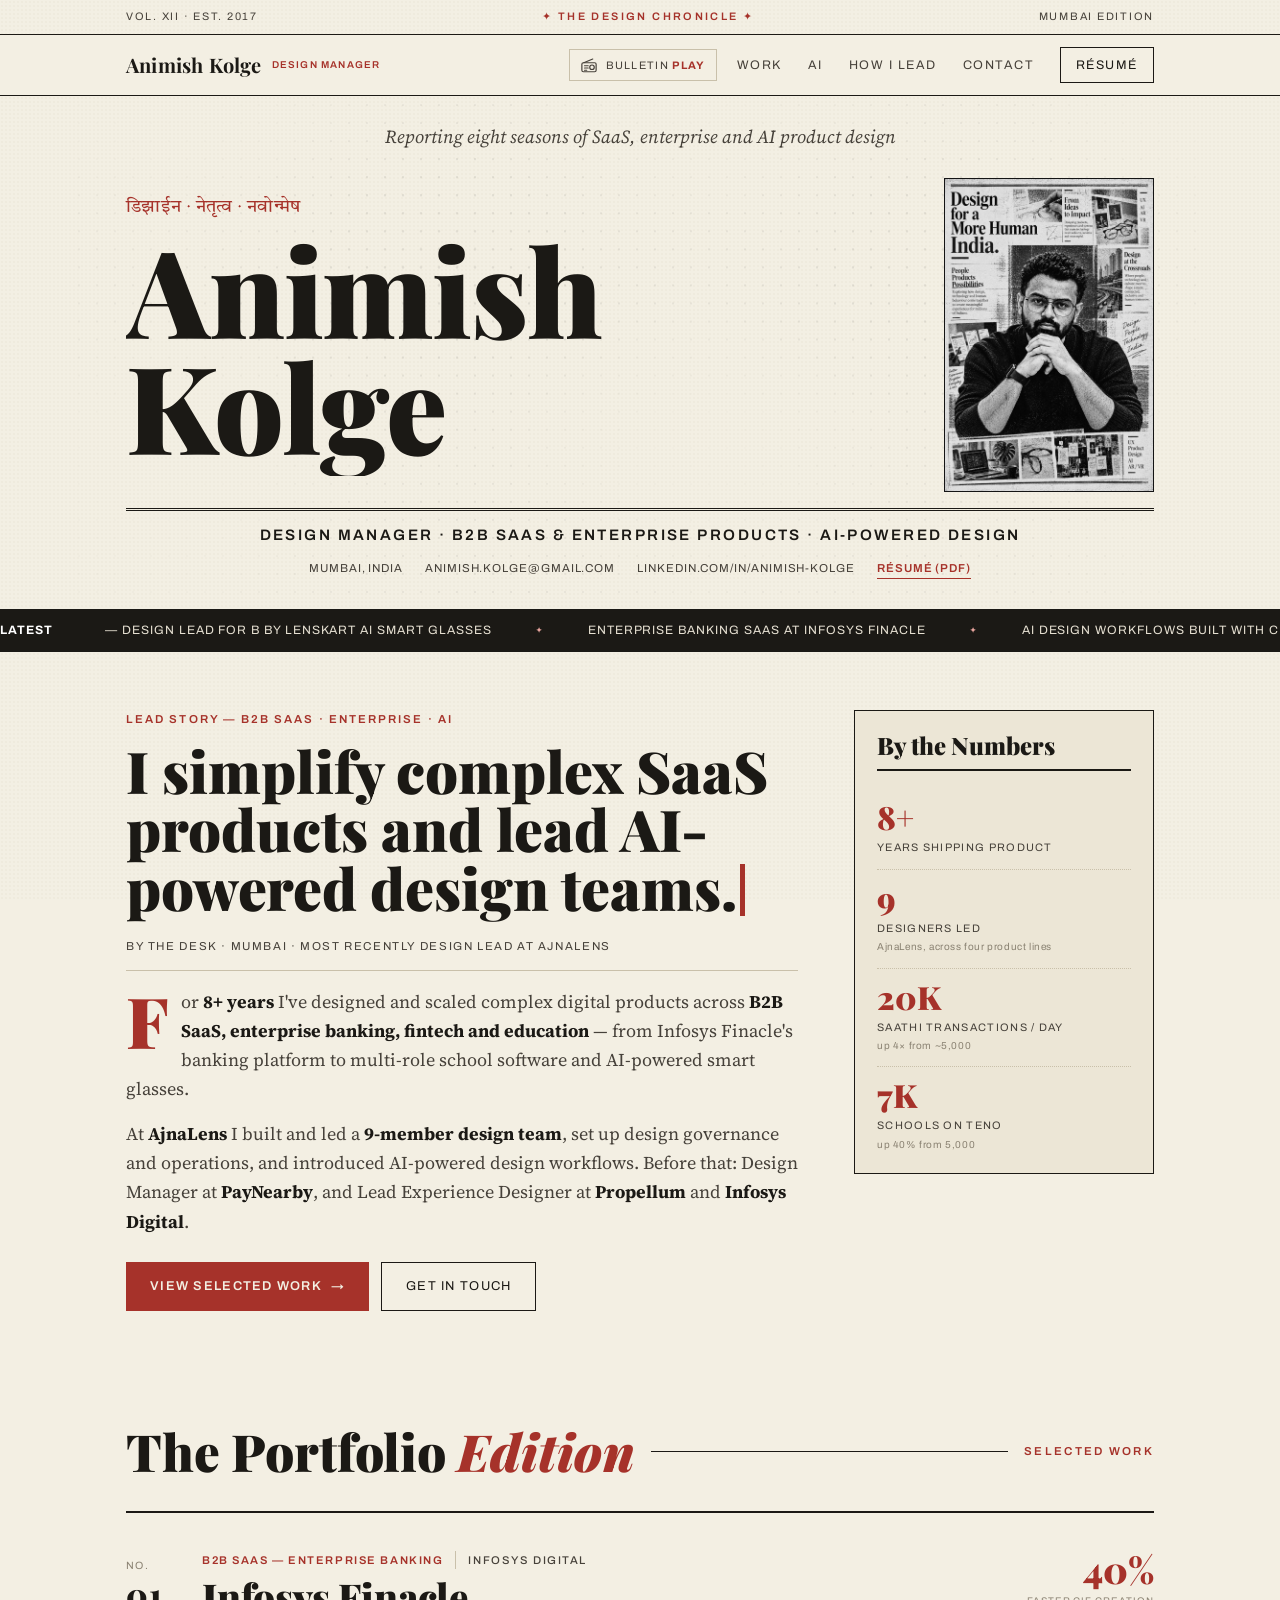
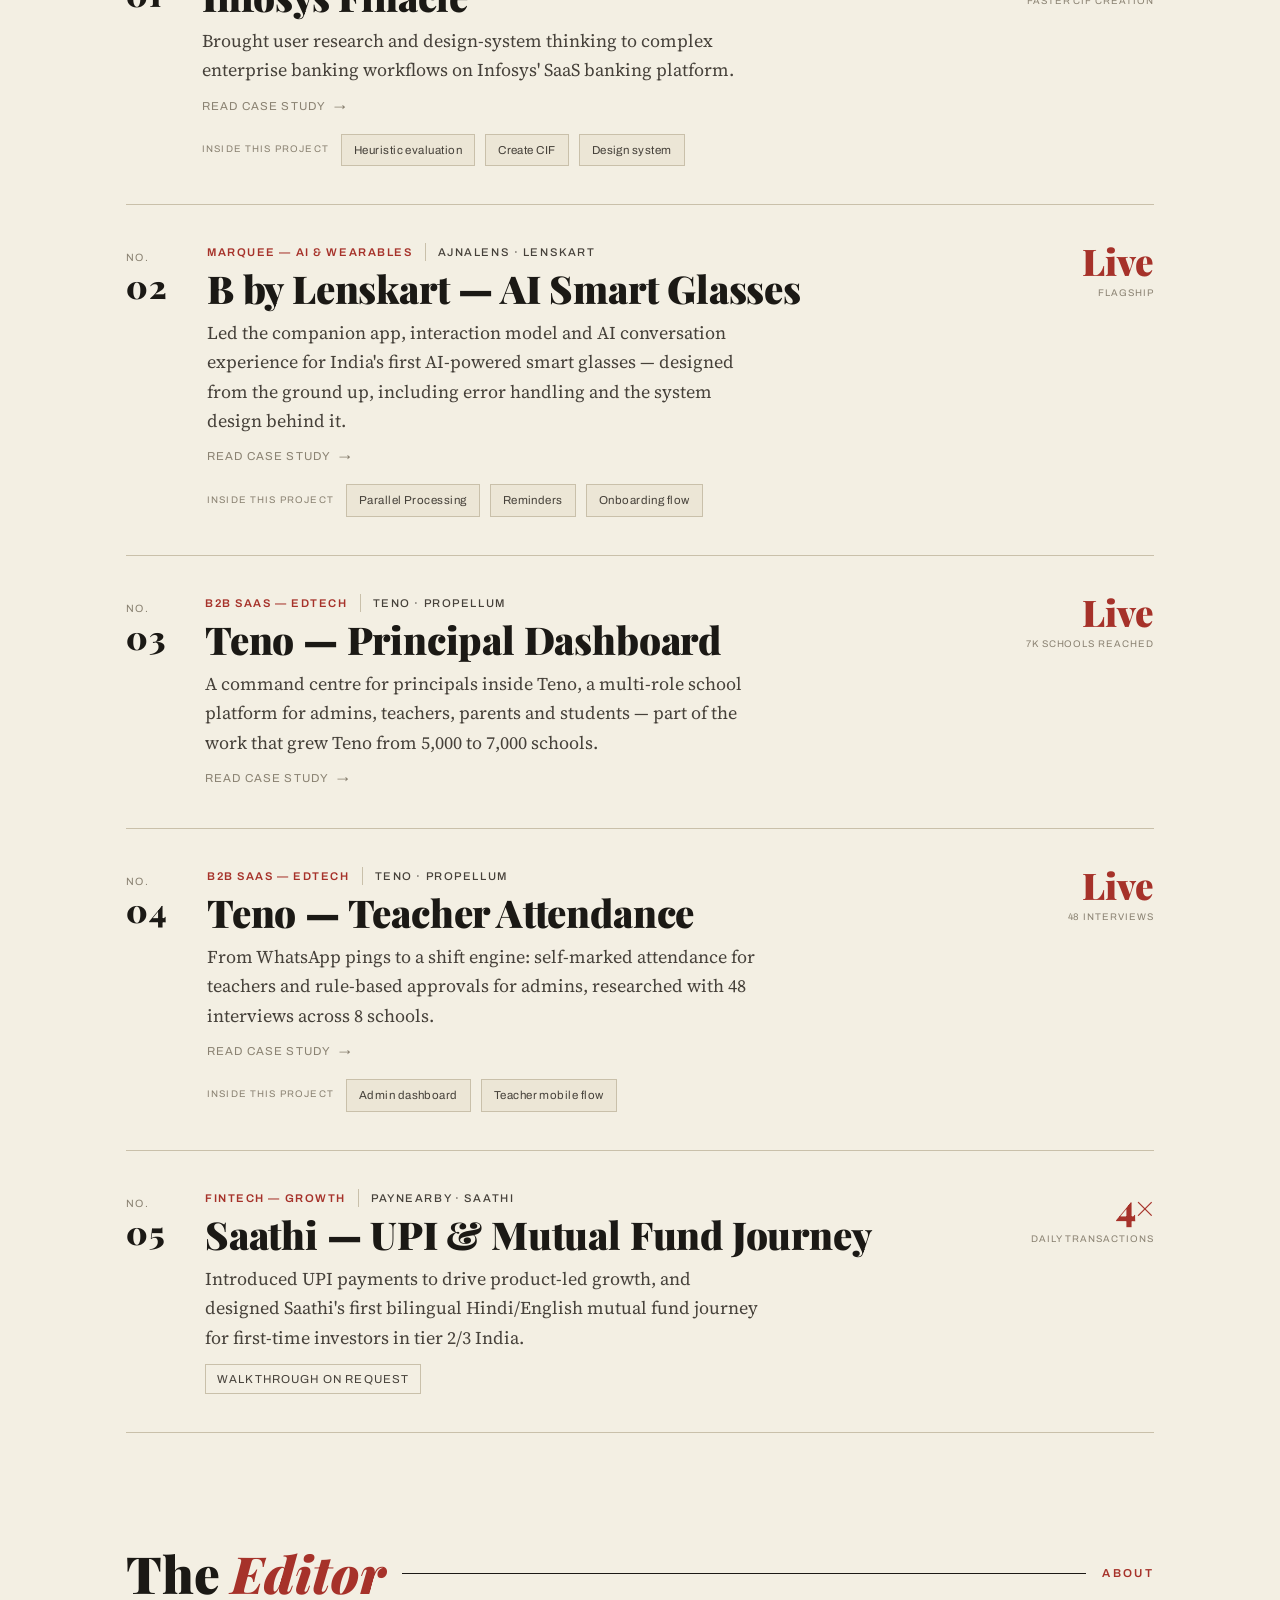
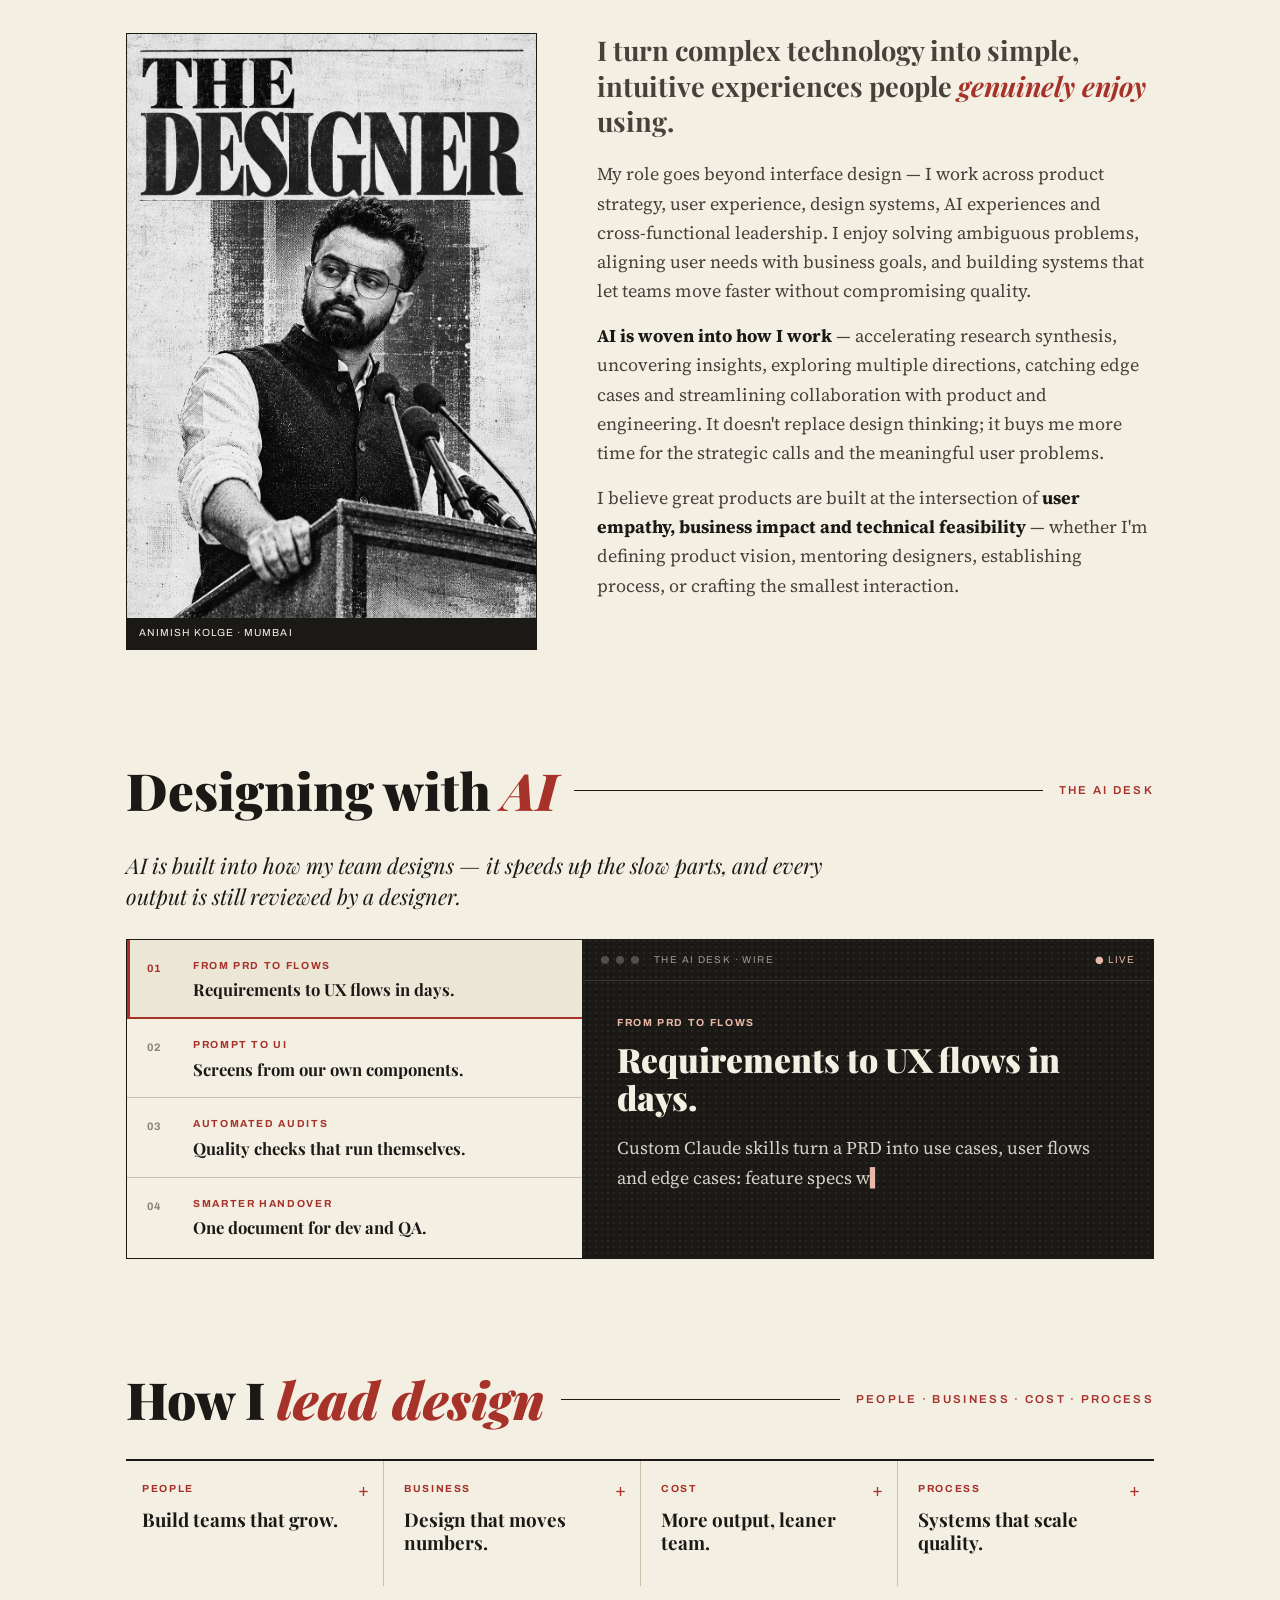
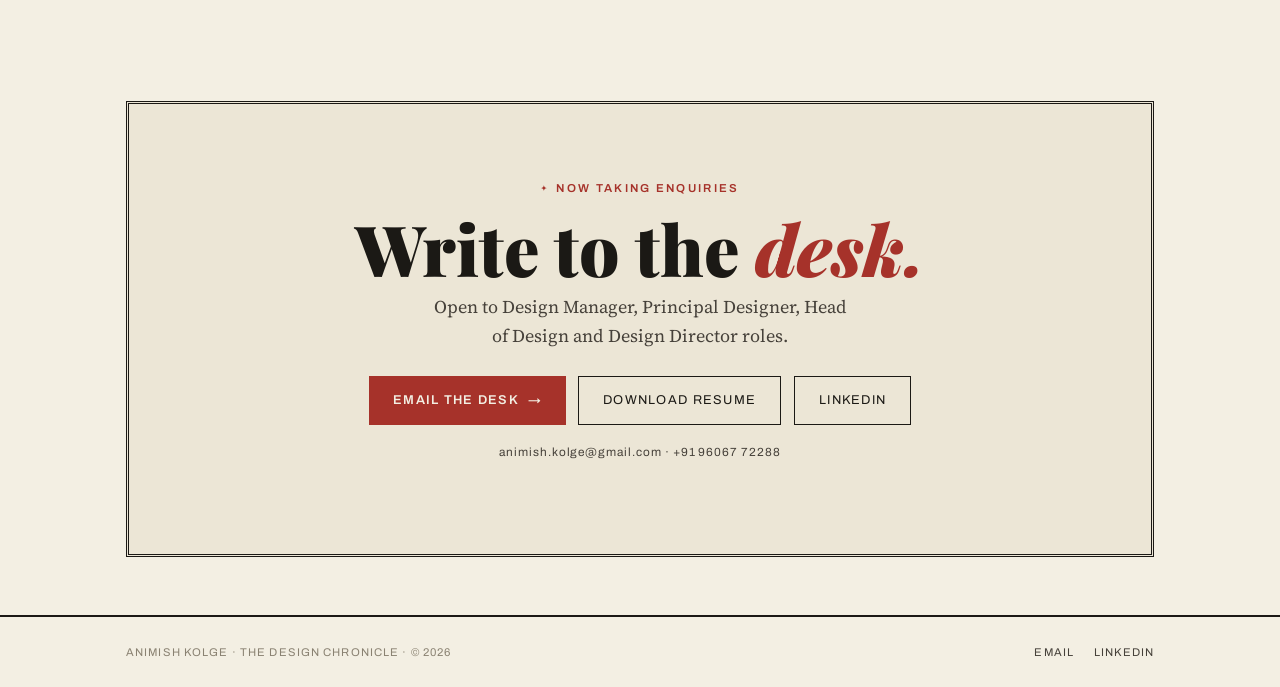
==== commit 9b1f42e4: "Finacle case study + PDFs" ====
--- a/index.html
+++ b/index.html
@@ -128,8 +128,26 @@
   <div class="editions" id="editions">
 
     <!-- 01 -->
+    <a class="entry reveal" href="projects/finacle-cif.html" data-kicker="B2B SaaS — Enterprise Banking" data-title="Infosys Finacle — CIF" data-metric="40%" data-accent="#A6322A">
+      <div class="entry-no">No.<b>01</b></div>
+      <div class="entry-main">
+        <div class="entry-kicker">B2B SaaS — Enterprise Banking <span class="tag">Infosys Digital</span></div>
+        <h3 class="entry-title"><span>Infosys Finacle</span></h3>
+        <p class="entry-dek">Brought user research and design-system thinking to complex enterprise banking workflows on Infosys' SaaS banking platform.</p>
+        <span class="entry-go">Read case study <span class="arr">→</span></span>
+        <div class="entry-sublinks">
+          <span class="sub-label">Inside this project</span>
+          <span class="sub-tag">Heuristic evaluation</span>
+          <span class="sub-tag">Create CIF</span>
+          <span class="sub-tag">Design system</span>
+        </div>
+      </div>
+      <div class="entry-result"><div class="entry-metric">40%</div><div class="entry-metric-label">faster CIF creation</div></div>
+    </a>
+
+    <!-- 02 -->
     <a class="entry reveal" href="projects/smart-glasses.html" data-kicker="Marquee — AI &amp; Wearables" data-title="B by Lenskart — AI Smart Glasses" data-metric="Live" data-accent="#A6322A">
-      <div class="entry-no">No.<b>01</b></div>
+      <div class="entry-no">No.<b>02</b></div>
       <div class="entry-main">
         <div class="entry-kicker">Marquee — AI &amp; Wearables <span class="tag">AjnaLens · Lenskart</span></div>
         <h3 class="entry-title"><span>B by Lenskart — AI Smart Glasses</span></h3>
@@ -145,9 +163,9 @@
       <div class="entry-result"><div class="entry-metric">Live</div><div class="entry-metric-label">flagship</div></div>
     </a>
 
-    <!-- 02 -->
+    <!-- 03 -->
     <a class="entry reveal" href="projects/teno-principal.html" data-kicker="B2B SaaS — EdTech" data-title="Teno — Principal Dashboard" data-metric="Live" data-accent="#A6322A">
-      <div class="entry-no">No.<b>02</b></div>
+      <div class="entry-no">No.<b>03</b></div>
       <div class="entry-main">
         <div class="entry-kicker">B2B SaaS — EdTech <span class="tag">Teno · Propellum</span></div>
         <h3 class="entry-title"><span>Teno — Principal Dashboard</span></h3>
@@ -157,9 +175,9 @@
       <div class="entry-result"><div class="entry-metric">Live</div><div class="entry-metric-label">7K schools reached</div></div>
     </a>
 
-    <!-- 03 -->
+    <!-- 04 -->
     <a class="entry reveal" href="projects/teno-attendance.html" data-kicker="B2B SaaS — EdTech" data-title="Teno — Teacher Attendance" data-metric="Live" data-accent="#A6322A">
-      <div class="entry-no">No.<b>03</b></div>
+      <div class="entry-no">No.<b>04</b></div>
       <div class="entry-main">
         <div class="entry-kicker">B2B SaaS — EdTech <span class="tag">Teno · Propellum</span></div>
         <h3 class="entry-title"><span>Teno — Teacher Attendance</span></h3>
@@ -174,9 +192,9 @@
       <div class="entry-result"><div class="entry-metric">Live</div><div class="entry-metric-label">48 interviews</div></div>
     </a>
 
-    <!-- 04 -->
+    <!-- 05 -->
     <div class="entry entry-static reveal" data-kicker="Fintech — Growth" data-title="Saathi — UPI &amp; Mutual Fund Journey" data-metric="4×" data-accent="#A6322A">
-      <div class="entry-no">No.<b>04</b></div>
+      <div class="entry-no">No.<b>05</b></div>
       <div class="entry-main">
         <div class="entry-kicker">Fintech — Growth <span class="tag">PayNearby · Saathi</span></div>
         <h3 class="entry-title"><span>Saathi — UPI &amp; Mutual Fund Journey</span></h3>
@@ -186,17 +204,6 @@
       <div class="entry-result"><div class="entry-metric">4×</div><div class="entry-metric-label">daily transactions</div></div>
     </div>
 
-    <!-- 05 -->
-    <div class="entry entry-static reveal" data-kicker="B2B SaaS — Enterprise Banking" data-title="Infosys Finacle" data-metric="SaaS" data-accent="#A6322A">
-      <div class="entry-no">No.<b>05</b></div>
-      <div class="entry-main">
-        <div class="entry-kicker">B2B SaaS — Enterprise Banking <span class="tag">Infosys Digital</span></div>
-        <h3 class="entry-title"><span>Infosys Finacle</span></h3>
-        <p class="entry-dek">Brought user research and design-system thinking to complex enterprise banking workflows on Infosys' SaaS banking platform.</p>
-        <span class="entry-go req">Walkthrough on request</span>
-      </div>
-      <div class="entry-result"><div class="entry-metric">SaaS</div><div class="entry-metric-label">enterprise · web</div></div>
-    </div>
 
   </div>
 </section>
